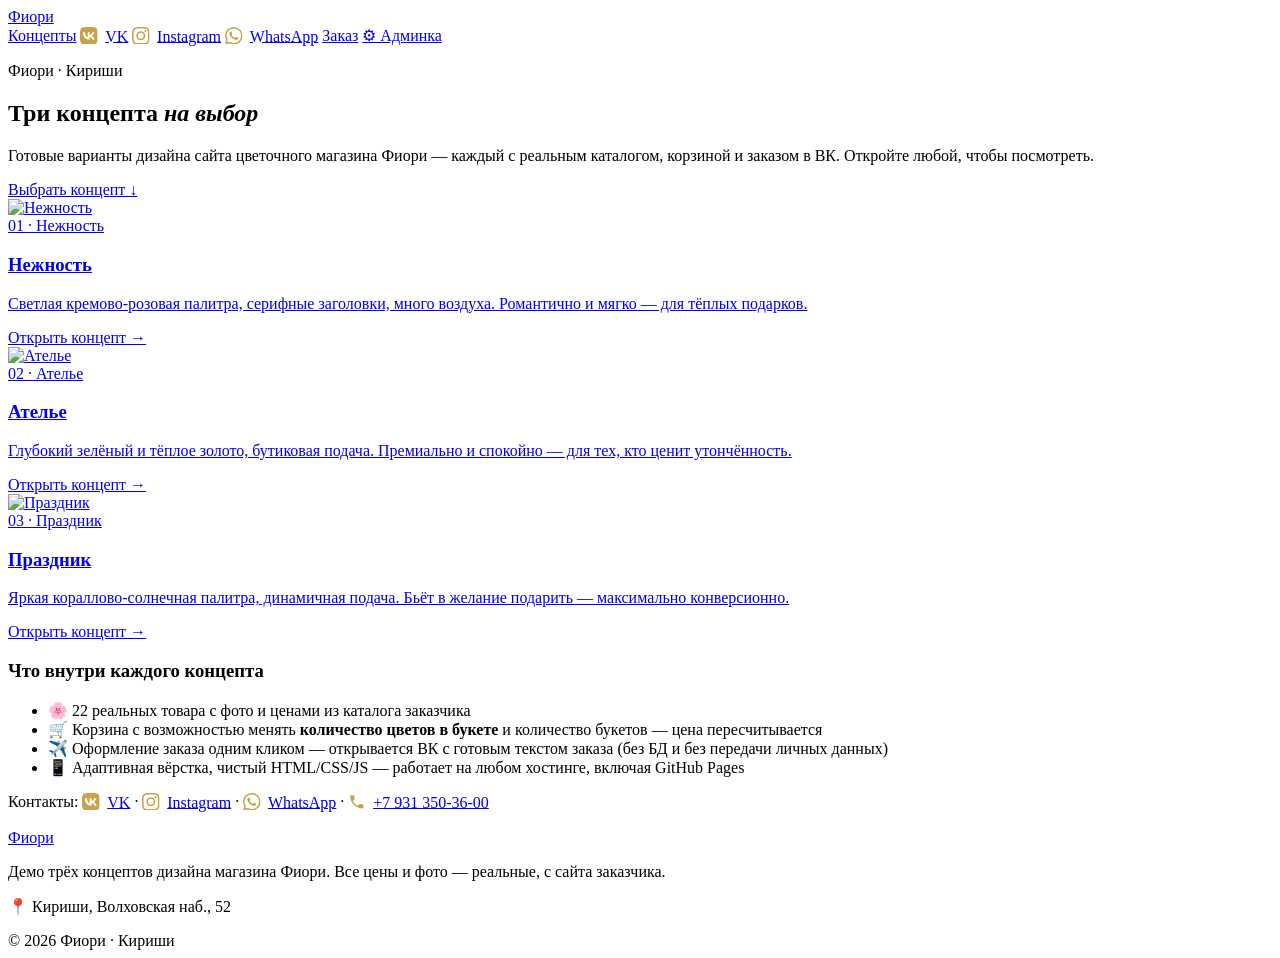
==== index.html @ f9fbf64a "Ребренд «Фиори»: золотые иконки контактов, WhatsApp, контент-система + админка Контактные иконки (VK" ====
<!DOCTYPE html>
<html lang="ru">
<head>
  <meta charset="UTF-8" />
  <meta name="viewport" content="width=device-width, initial-scale=1.0" />
  <link rel="icon" href="favicon.svg" type="image/svg+xml" />
  <title>Фиори · Выбор концепта · Кириши</title>
  <meta name="description" content="Три дизайн-концепта сайта Фиори — выберите направление." />
  <meta property="og:type" content="website" />
  <meta property="og:site_name" content="Фиори" />
  <meta property="og:title" content="Фиори — выбор концепта" />
  <meta property="og:description" content="Три дизайн-концепта сайта Фиори. Авторские букеты, заказ в ВК." />
  <meta property="og:image" content="https://webnewwave.github.io/cvet_market/assets/og-image.jpg" />
  <meta property="og:image:width" content="1200" />
  <meta property="og:image:height" content="630" />
  <meta property="og:url" content="https://webnewwave.github.io/cvet_market/" />
  <meta name="twitter:card" content="summary_large_image" />
  <meta name="twitter:title" content="Фиори — выбор концепта" />
  <meta name="twitter:description" content="Три дизайн-концепта сайта Фиори. Авторские букеты, заказ в ВК." />
  <meta name="twitter:image" content="https://webnewwave.github.io/cvet_market/assets/og-image.jpg" />
  <link rel="preconnect" href="https://fonts.googleapis.com" />
  <link rel="preconnect" href="https://fonts.gstatic.com" crossorigin />
  <link href="https://fonts.googleapis.com/css2?family=Playfair+Display:wght@400;600&family=Manrope:wght@300;400;500;600&display=swap" rel="stylesheet" />
  <link rel="stylesheet" href="styles.css" />
</head>
<body>
  <header class="hub-header">
    <div class="wrap header__inner">
      <a class="logo" href="./" data-cvet="footer.brand">Фиори</a>
      <nav class="nav">
        <a href="#concepts">Концепты</a>
        <a href="https://vk.ru/fiori.kirishi" target="_blank" rel="noopener" data-cvet-link="vk">ВК</a>
        <a href="https://instagram.com/fiori.kirishi" target="_blank" rel="noopener" data-cvet-link="instagram">Inst</a>
        <a href="https://wa.me/79313503600" target="_blank" rel="noopener" data-cvet-link="whatsapp">WhatsApp</a>
        <a href="https://vk.ru/fiori.kirishi" target="_blank" rel="noopener" data-cvet-link="vk" data-cvet-keep-text="1">Заказ</a>
              <a href="admin.html">⚙ Админка</a>
      </nav>
    </div>
  </header>

  <main>
    <section class="hub-hero">
      <div class="wrap">
        <p class="hub-hero__eyebrow" data-cvet="hero.eyebrow">Фиори · Кириши</p>
        <h1 class="hub-hero__title" data-cvet="hero.title">Три концепта <em>на выбор</em></h1>
        <p class="hub-hero__lead" data-cvet="hero.lead">Готовые варианты дизайна сайта — каждый с реальным каталогом, корзиной и заказом в ВК. Откройте любой, чтобы посмотреть.</p>
        <a class="hub-hero__cta" href="#concepts" data-cvet="hero.cta">Выбрать концепт ↓</a>
      </div>
    </section>

    <section class="concepts" id="concepts">
      <div class="wrap">
        <div class="concepts__grid" data-cvet-cards></div>

        <div class="note">
          <h3 data-cvet="note.title">Что внутри каждого концепта</h3>
          <ul data-cvet-note-items></ul>
          <p class="note__contacts" data-cvet="note.contacts">Контакты: <a href="https://vk.ru/fiori.kirishi" target="_blank" rel="noopener">Фиори в ВК</a> · <a href="tel:+79313503600">+7 931 350-36-00</a></p>
        </div>
      </div>
    </section>
  </main>

  <footer class="site-footer">
    <div class="wrap footer__inner">
      <div class="footer__brand">
        <a class="logo" href="./" data-cvet="footer.brand">Фиори</a>
        <p data-cvet="footer.desc">Демо трёх концептов дизайна для согласования. Все цены и фото — реальные, с сайта заказчика.</p>
        <p class="footer__addr" data-cvet="contacts.address">📍 Кириши, Волховская наб., 52</p>
      </div>
    </div>
    <div class="footer__bottom" data-cvet="footer.bottom">© 2026 Фиори · Кириши</div>
  </footer>
  <script src="assets/content.js"></script>
  <script src="assets/apply-content.js"></script>
  <!-- Контактные иконки: залитые, золото (как USP) -->
  <style>
    .ci{width:1.1em;height:1.1em;display:inline-block;vertical-align:-.2em;fill:currentColor;color:#C9A24B;margin-right:.45em}
    .ci__t{vertical-align:middle}
  </style>
  <svg width="0" height="0" style="position:absolute" aria-hidden="true"><defs>
    <symbol id="f-ig" viewBox="0 0 24 24"><path fill="currentColor" d="M7.0301.084c-1.2768.0602-2.1487.264-2.911.5634-.7888.3075-1.4575.72-2.1228 1.3877-.6652.6677-1.075 1.3368-1.3802 2.127-.2954.7638-.4956 1.6365-.552 2.914-.0564 1.2775-.0689 1.6882-.0626 4.947.0062 3.2586.0206 3.6671.0825 4.9473.061 1.2765.264 2.1482.5635 2.9107.308.7889.72 1.4573 1.388 2.1228.6679.6655 1.3365 1.0743 2.1285 1.38.7632.295 1.6361.4961 2.9134.552 1.2773.056 1.6884.069 4.9462.0627 3.2578-.0062 3.668-.0207 4.9478-.0814 1.28-.0607 2.147-.2652 2.9098-.5633.7889-.3086 1.4578-.72 2.1228-1.3881.665-.6682 1.0745-1.3378 1.3795-2.1284.2957-.7632.4966-1.636.552-2.9124.056-1.2809.0692-1.6898.063-4.948-.0063-3.2583-.021-3.6668-.0817-4.9465-.0607-1.2797-.264-2.1487-.5633-2.9117-.3084-.7889-.72-1.4568-1.3876-2.1228C21.2982 1.33 20.628.9208 19.8378.6165 19.074.321 18.2017.1197 16.9244.0645 15.6471.0093 15.236-.005 11.977.0014 8.718.0076 8.31.0215 7.0301.0839m.1402 21.6932c-1.17-.0509-1.8053-.2453-2.2287-.408-.5606-.216-.96-.4771-1.3819-.895-.422-.4178-.6811-.8186-.9-1.378-.1644-.4234-.3624-1.058-.4171-2.228-.0595-1.2645-.072-1.6442-.079-4.848-.007-3.2037.0053-3.583.0607-4.848.05-1.169.2456-1.805.408-2.2282.216-.5613.4762-.96.895-1.3816.4188-.4217.8184-.6814 1.3783-.9003.423-.1651 1.0575-.3614 2.227-.4171 1.2655-.06 1.6447-.072 4.848-.079 3.2033-.007 3.5835.005 4.8495.0608 1.169.0508 1.8053.2445 2.228.408.5608.216.96.4754 1.3816.895.4217.4194.6816.8176.9005 1.3787.1653.4217.3617 1.056.4169 2.2263.0602 1.2655.0739 1.645.0796 4.848.0058 3.203-.0055 3.5834-.061 4.848-.051 1.17-.245 1.8055-.408 2.2294-.216.5604-.4763.96-.8954 1.3814-.419.4215-.8181.6811-1.3783.9-.4224.1649-1.0577.3617-2.2262.4174-1.2656.0595-1.6448.072-4.8493.079-3.2045.007-3.5825-.006-4.848-.0608M16.953 5.5864A1.44 1.44 0 1 0 18.39 4.144a1.44 1.44 0 0 0-1.437 1.4424M5.8385 12.012c.0067 3.4032 2.7706 6.1557 6.173 6.1493 3.4026-.0065 6.157-2.7701 6.1506-6.1733-.0065-3.4032-2.771-6.1565-6.174-6.1498-3.403.0067-6.156 2.771-6.1496 6.1738M8 12.0077a4 4 0 1 1 4.008 3.9921A3.9996 3.9996 0 0 1 8 12.0077"/></symbol>
    <symbol id="f-vk" viewBox="0 0 24 24"><path fill="currentColor" d="m9.489.004.729-.003h3.564l.73.003.914.01.433.007.418.011.403.014.388.016.374.021.36.025.345.03.333.033c1.74.196 2.933.616 3.833 1.516.9.9 1.32 2.092 1.516 3.833l.034.333.029.346.025.36.02.373.025.588.012.41.013.644.009.915.004.98-.001 3.313-.003.73-.01.914-.007.433-.011.418-.014.403-.016.388-.021.374-.025.36-.03.345-.033.333c-.196 1.74-.616 2.933-1.516 3.833-.9.9-2.092 1.32-3.833 1.516l-.333.034-.346.029-.36.025-.373.02-.588.025-.41.012-.644.013-.915.009-.98.004-3.313-.001-.73-.003-.914-.01-.433-.007-.418-.011-.403-.014-.388-.016-.374-.021-.36-.025-.345-.03-.333-.033c-1.74-.196-2.933-.616-3.833-1.516-.9-.9-1.32-2.092-1.516-3.833l-.034-.333-.029-.346-.025-.36-.02-.373-.025-.588-.012-.41-.013-.644-.009-.915-.004-.98.001-3.313.003-.73.01-.914.007-.433.011-.418.014-.403.016-.388.021-.374.025-.36.03-.345.033-.333c.196-1.74.616-2.933 1.516-3.833.9-.9 2.092-1.32 3.833-1.516l.333-.034.346-.029.36-.025.373-.02.588-.025.41-.012.644-.013.915-.009ZM6.79 7.3H4.05c.13 6.24 3.25 9.99 8.72 9.99h.31v-3.57c2.01.2 3.53 1.67 4.14 3.57h2.84c-.78-2.84-2.83-4.41-4.11-5.01 1.28-.74 3.08-2.54 3.51-4.98h-2.58c-.56 1.98-2.22 3.78-3.8 3.95V7.3H10.5v6.92c-1.6-.4-3.62-2.34-3.71-6.92Z"/></symbol>
    <symbol id="f-tg" viewBox="0 0 24 24"><path fill="currentColor" d="M11.944 0A12 12 0 0 0 0 12a12 12 0 0 0 12 12 12 12 0 0 0 12-12A12 12 0 0 0 12 0a12 12 0 0 0-.056 0zm4.962 7.224c.1-.002.321.023.465.14a.506.506 0 0 1 .171.325c.016.093.036.306.02.472-.18 1.898-.962 6.502-1.36 8.627-.168.9-.499 1.201-.82 1.23-.696.065-1.225-.46-1.9-.902-1.056-.693-1.653-1.124-2.678-1.8-1.185-.78-.417-1.21.258-1.91.177-.184 3.247-2.977 3.307-3.23.007-.032.014-.15-.056-.212s-.174-.041-.249-.024c-.106.024-1.793 1.14-5.061 3.345-.48.33-.913.49-1.302.48-.428-.008-1.252-.241-1.865-.44-.752-.245-1.349-.374-1.297-.789.027-.216.325-.437.893-.663 3.498-1.524 5.83-2.529 6.998-3.014 3.332-1.386 4.025-1.627 4.476-1.635z"/></symbol>
    <symbol id="f-wa" viewBox="0 0 24 24"><path fill="currentColor" d="M17.472 14.382c-.297-.149-1.758-.867-2.03-.967-.273-.099-.471-.148-.67.15-.197.297-.767.966-.94 1.164-.173.199-.347.223-.644.075-.297-.15-1.255-.463-2.39-1.475-.883-.788-1.48-1.761-1.653-2.059-.173-.297-.018-.458.13-.606.134-.133.298-.347.446-.52.149-.174.198-.298.298-.497.099-.198.05-.371-.025-.52-.075-.149-.669-1.612-.916-2.207-.242-.579-.487-.5-.669-.51-.173-.008-.371-.01-.57-.01-.198 0-.52.074-.792.372-.272.297-1.04 1.016-1.04 2.479 0 1.462 1.065 2.875 1.213 3.074.149.198 2.096 3.2 5.077 4.487.709.306 1.262.489 1.694.625.712.227 1.36.195 1.871.118.571-.085 1.758-.719 2.006-1.413.248-.694.248-1.289.173-1.413-.074-.124-.272-.198-.57-.347m-5.421 7.403h-.004a9.87 9.87 0 01-5.031-1.378l-.361-.214-3.741.982.998-3.648-.235-.374a9.86 9.86 0 01-1.51-5.26c.001-5.45 4.436-9.884 9.888-9.884 2.64 0 5.122 1.03 6.988 2.898a9.825 9.825 0 012.893 6.994c-.003 5.45-4.437 9.884-9.885 9.884m8.413-18.297A11.815 11.815 0 0012.05 0C5.495 0 .16 5.335.157 11.892c0 2.096.547 4.142 1.588 5.945L.057 24l6.305-1.654a11.882 11.882 0 005.683 1.448h.005c6.554 0 11.89-5.335 11.893-11.893a11.821 11.821 0 00-3.48-8.413Z"/></symbol>
    <symbol id="f-ph" viewBox="0 0 24 24"><path fill="currentColor" d="M6.62,10.79C8.06,13.62 10.38,15.94 13.21,17.38L15.41,15.18C15.69,14.9 16.08,14.82 16.43,14.93C17.55,15.3 18.75,15.5 20,15.5A1,1 0 0,1 21,16.5V20A1,1 0 0,1 20,21A17,17 0 0,1 3,4A1,1 0 0,1 4,3H7.5A1,1 0 0,1 8.5,4C8.5,5.25 8.7,6.45 9.07,7.57C9.18,7.92 9.1,8.31 8.82,8.59L6.62,10.79Z"/></symbol>
  </defs></svg>
</body>
</html>
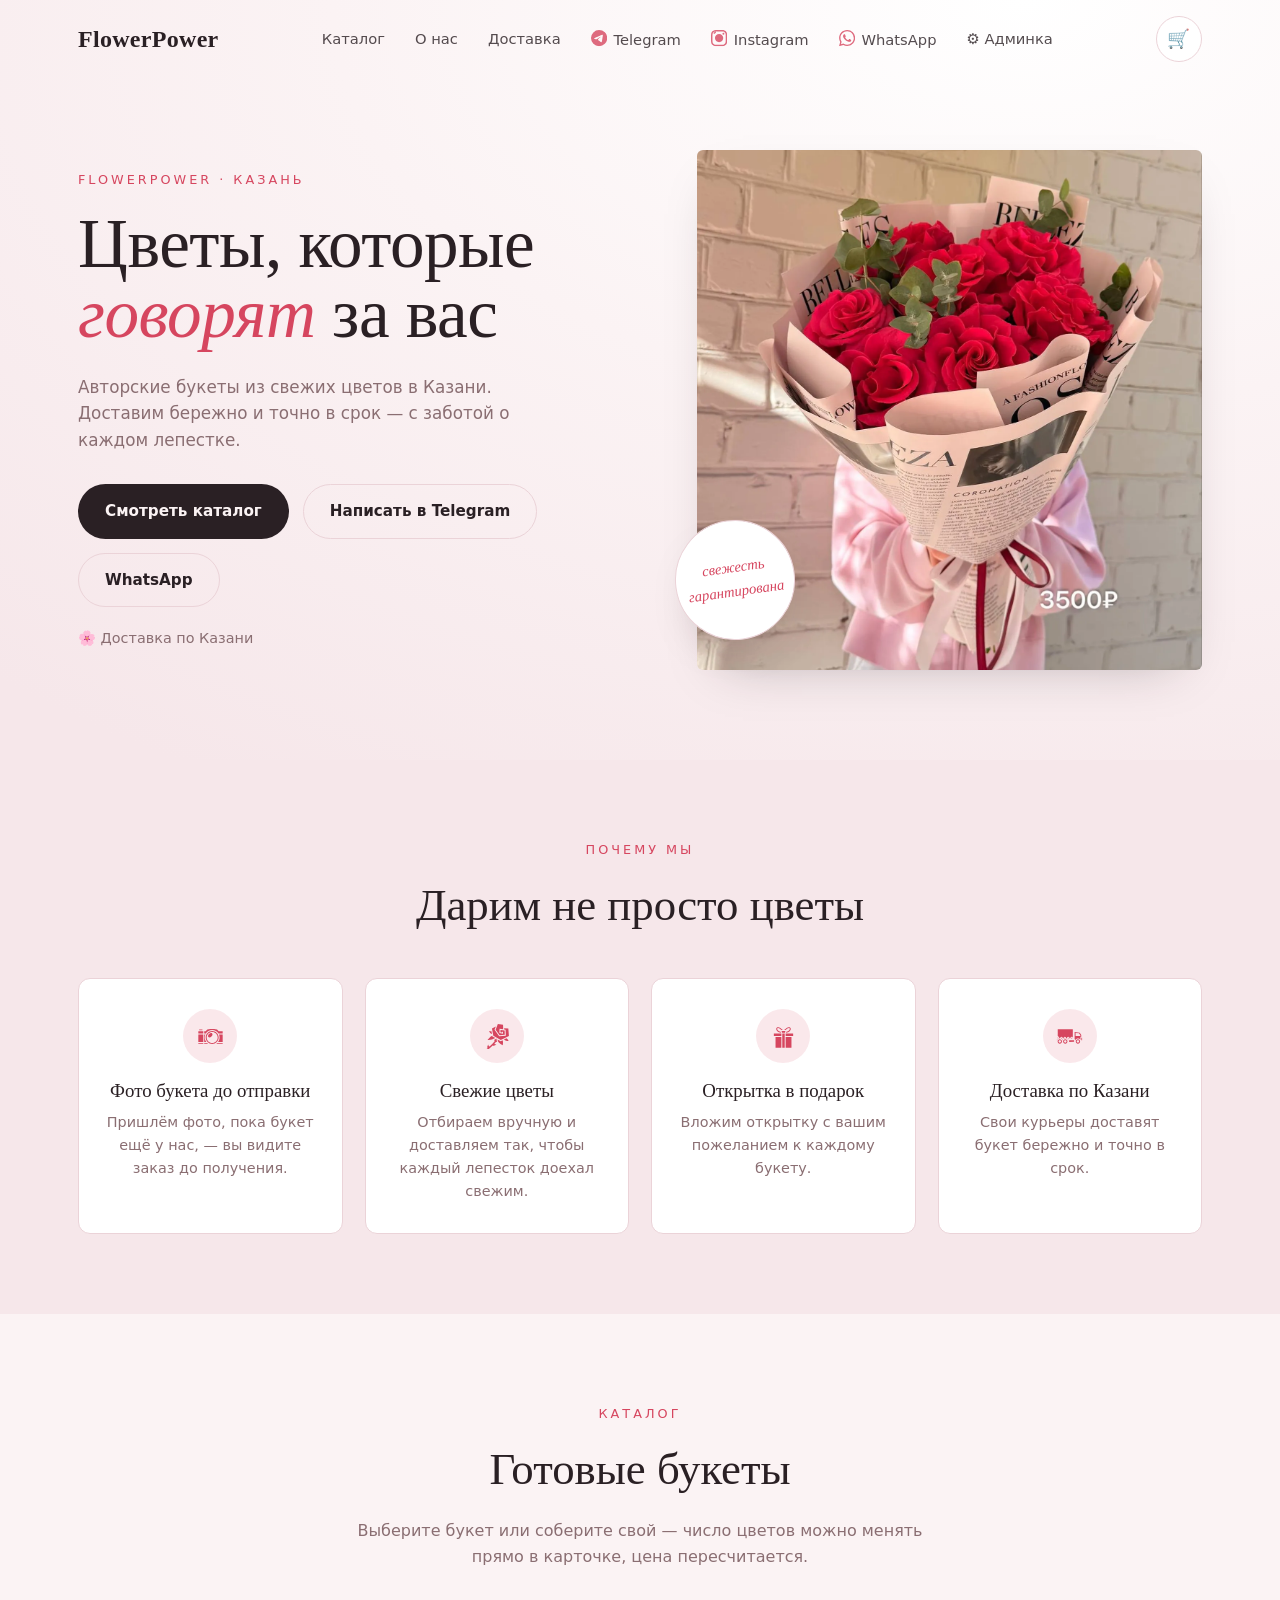
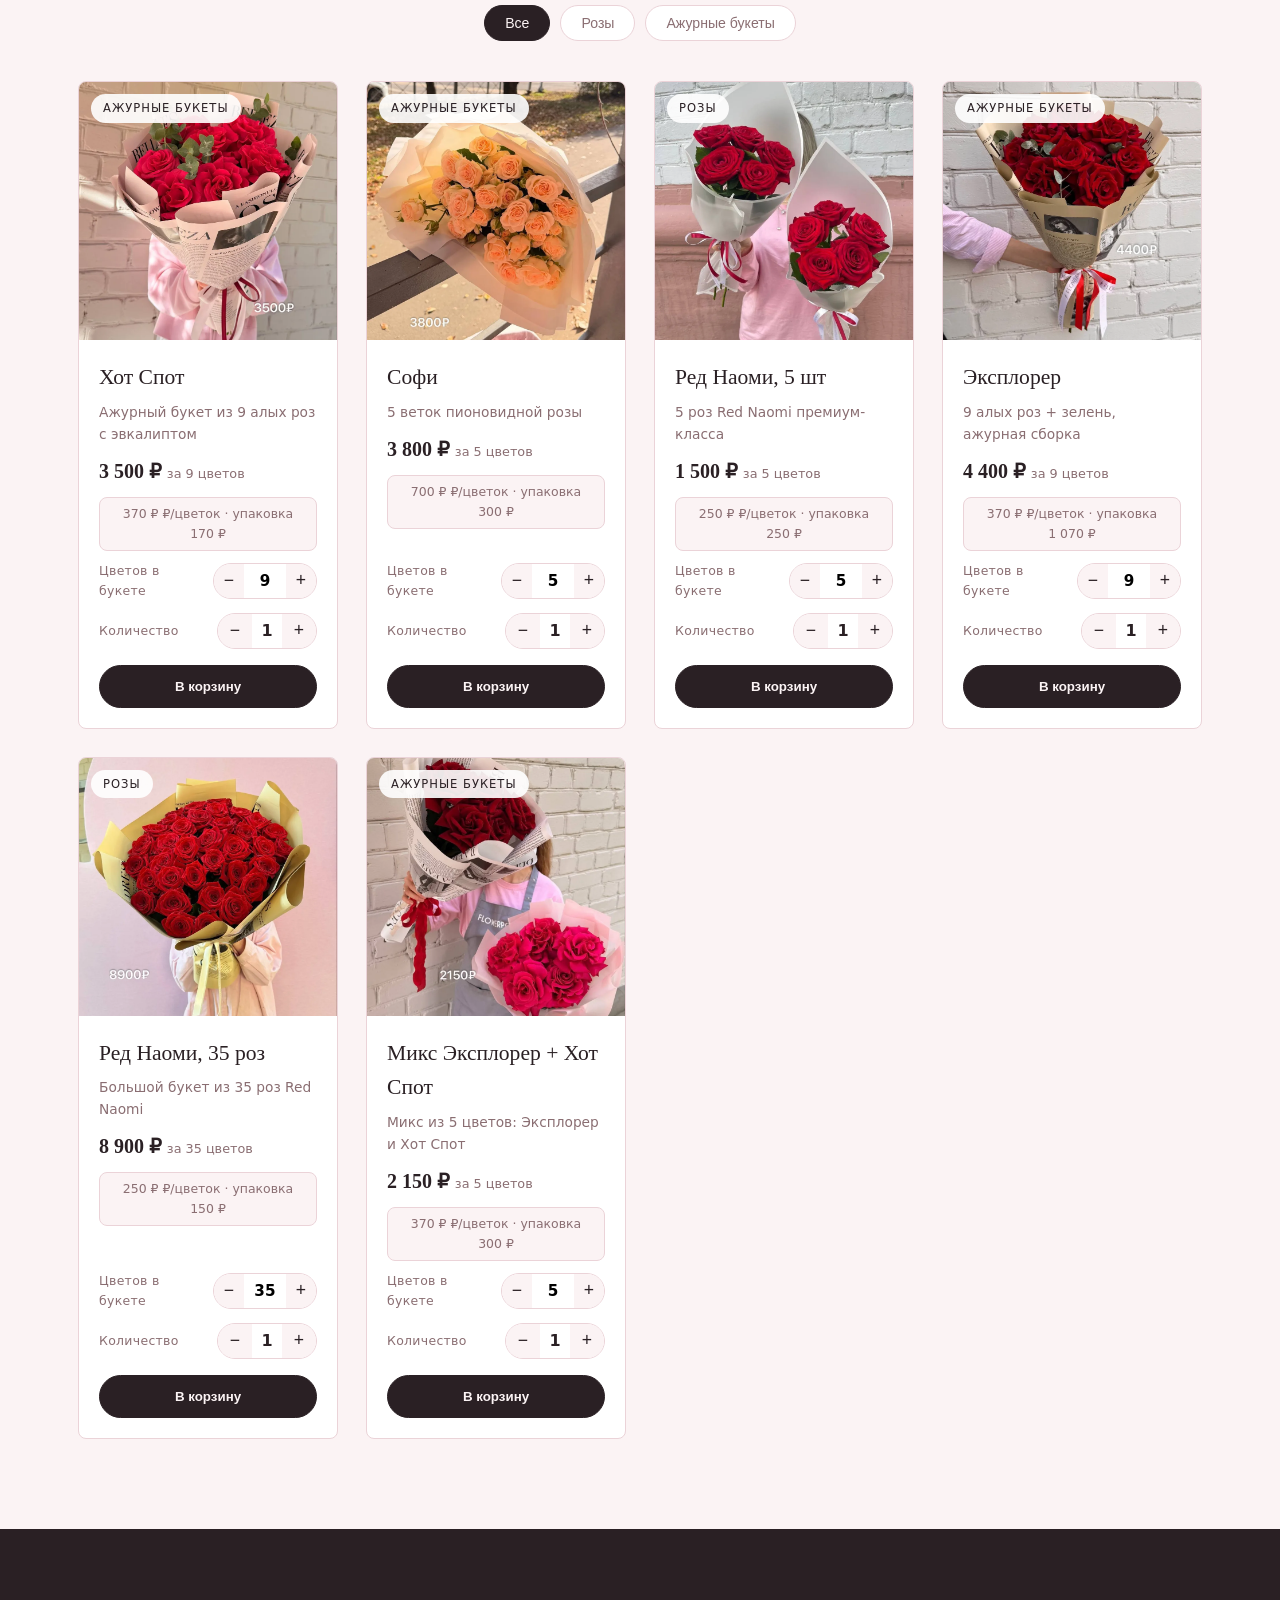
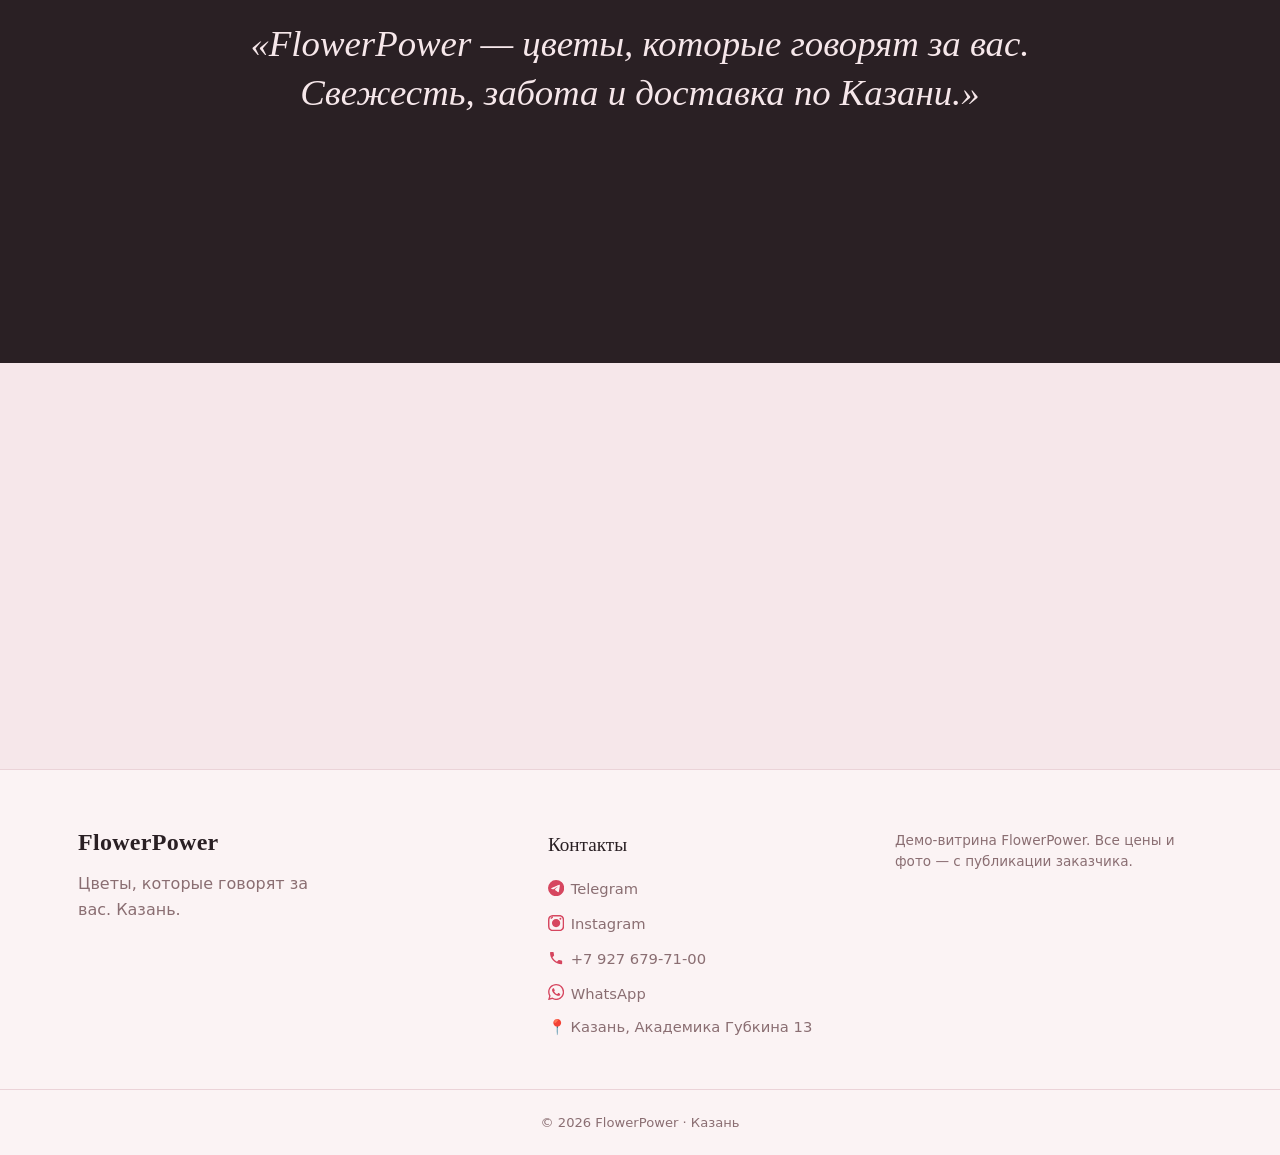
==== commit bc637f77: "FlowerPower (Казань): готовая витрина — каталог, калькулятор стеблей, корзина, заказ в Telegram/What" ====
--- a/index.html
+++ b/index.html
@@ -4,86 +4,152 @@
   <meta charset="UTF-8" />
   <meta name="viewport" content="width=device-width, initial-scale=1.0" />
   <link rel="icon" href="favicon.svg" type="image/svg+xml" />
-  <title>Фиори · Выбор концепта · Кириши</title>
-  <meta name="description" content="Три дизайн-концепта сайта Фиори — выберите направление." />
+  <title>FlowerPower — букеты с доставкой по Казани</title>
+  <meta name="description" content="FlowerPower — авторские букеты в Казани. Свежие розы, ажурные композиции, доставка по городу. Заказ в Telegram и WhatsApp." />
   <meta property="og:type" content="website" />
-  <meta property="og:site_name" content="Фиори" />
-  <meta property="og:title" content="Фиори — выбор концепта" />
-  <meta property="og:description" content="Три дизайн-концепта сайта Фиори. Авторские букеты, заказ в ВК." />
-  <meta property="og:image" content="https://webnewwave.github.io/cvet_market/assets/og-image.jpg" />
+  <meta property="og:site_name" content="FlowerPower" />
+  <meta property="og:title" content="FlowerPower — букеты в Казани" />
+  <meta property="og:description" content="Авторские букеты FlowerPower. Свежие розы и ажурные композиции, доставка по Казани. Заказ в Telegram и WhatsApp." />
+  <meta property="og:image" content="https://webnewwave.github.io/cvet_market_fiori/assets/og-image.jpg" />
   <meta property="og:image:width" content="1200" />
   <meta property="og:image:height" content="630" />
-  <meta property="og:url" content="https://webnewwave.github.io/cvet_market/" />
+  <meta property="og:url" content="https://webnewwave.github.io/cvet_market_fiori/" />
   <meta name="twitter:card" content="summary_large_image" />
-  <meta name="twitter:title" content="Фиори — выбор концепта" />
-  <meta name="twitter:description" content="Три дизайн-концепта сайта Фиори. Авторские букеты, заказ в ВК." />
-  <meta name="twitter:image" content="https://webnewwave.github.io/cvet_market/assets/og-image.jpg" />
+  <meta name="twitter:title" content="FlowerPower — букеты в Казани" />
+  <meta name="twitter:description" content="Авторские букеты FlowerPower. Свежие розы и ажурные композиции, доставка по Казани." />
+  <meta name="twitter:image" content="https://webnewwave.github.io/cvet_market_fiori/assets/og-image.jpg" />
   <link rel="preconnect" href="https://fonts.googleapis.com" />
   <link rel="preconnect" href="https://fonts.gstatic.com" crossorigin />
-  <link href="https://fonts.googleapis.com/css2?family=Playfair+Display:wght@400;600&family=Manrope:wght@300;400;500;600&display=swap" rel="stylesheet" />
+  <link href="https://fonts.googleapis.com/css2?family=Playfair+Display:ital,wght@0,400;0,600;1,400&family=Manrope:wght@300;400;500;600&display=swap" rel="stylesheet" />
   <link rel="stylesheet" href="styles.css" />
 </head>
 <body>
-  <header class="hub-header">
+  <header class="site-header" id="header">
     <div class="wrap header__inner">
-      <a class="logo" href="./" data-cvet="footer.brand">Фиори</a>
+      <a class="logo" href="#top" data-cvet="footer.brand">FlowerPower</a>
       <nav class="nav">
-        <a href="#concepts">Концепты</a>
-        <a href="https://vk.ru/fiori.kirishi" target="_blank" rel="noopener" data-cvet-link="vk">ВК</a>
-        <a href="https://instagram.com/fiori.kirishi" target="_blank" rel="noopener" data-cvet-link="instagram">Inst</a>
-        <a href="https://wa.me/79313503600" target="_blank" rel="noopener" data-cvet-link="whatsapp">WhatsApp</a>
-        <a href="https://vk.ru/fiori.kirishi" target="_blank" rel="noopener" data-cvet-link="vk" data-cvet-keep-text="1">Заказ</a>
-              <a href="admin.html">⚙ Админка</a>
+        <a href="#catalog">Каталог</a>
+        <a href="#story">О нас</a>
+        <a href="#delivery">Доставка</a>
+        <a href="https://t.me/flowerpower_kznn" target="_blank" rel="noopener" data-cvet-link="telegram">Telegram</a>
+        <a href="https://instagram.com/flowerpower_kzn" target="_blank" rel="noopener" data-cvet-link="instagram">Inst</a>
+        <a href="https://wa.me/79276797100" target="_blank" rel="noopener" data-cvet-link="whatsapp">WhatsApp</a>
+        <a href="admin.html">⚙ Админка</a>
       </nav>
+      <button class="cart-btn" data-act="open-cart" aria-label="Открыть корзину">
+        <span class="cart-btn__icon">🛒</span>
+        <span class="cart-btn__count" id="cartBadge">0</span>
+      </button>
     </div>
   </header>
 
-  <main>
-    <section class="hub-hero">
-      <div class="wrap">
-        <p class="hub-hero__eyebrow" data-cvet="hero.eyebrow">Фиори · Кириши</p>
-        <h1 class="hub-hero__title" data-cvet="hero.title">Три концепта <em>на выбор</em></h1>
-        <p class="hub-hero__lead" data-cvet="hero.lead">Готовые варианты дизайна сайта — каждый с реальным каталогом, корзиной и заказом в ВК. Откройте любой, чтобы посмотреть.</p>
-        <a class="hub-hero__cta" href="#concepts" data-cvet="hero.cta">Выбрать концепт ↓</a>
+  <main id="top">
+    <section class="hero">
+      <div class="wrap hero__inner">
+        <div class="hero__text reveal">
+          <p class="hero__eyebrow" data-cvet="hero.eyebrow">FlowerPower · Казань</p>
+          <h1 class="hero__title" data-cvet="hero.title">Цветы, которые<br />говорят <em>за вас</em></h1>
+          <p class="hero__lead" data-cvet="hero.lead">Авторские композиции из свежих цветов в Казани. Доставим бережно и точно в срок — с заботой о каждом лепестке.</p>
+          <div class="hero__actions" data-cvet-actions></div>
+          <p class="hero__note" data-cvet="hero.note">🌸 Доставка по Казани</p>
+        </div>
+        <div class="hero__media reveal">
+          <img src="assets/photos/flowerpower/hero.webp" alt="Букет FlowerPower" loading="eager" />
+          <span class="hero__stamp" data-cvet="hero.stamp">свежесть<br />гарантирована</span>
+        </div>
       </div>
     </section>
 
-    <section class="concepts" id="concepts">
+    <section class="usps">
       <div class="wrap">
-        <div class="concepts__grid" data-cvet-cards></div>
+        <div class="section-head">
+          <p class="section-head__eyebrow" data-cvet="usps.eyebrow">Почему мы</p>
+          <h2 class="section-head__title" data-cvet="usps.title">Дарим не просто цветы</h2>
+        </div>
+        <div class="usps__grid" data-cvet-usps></div>
+      </div>
+    </section>
 
-        <div class="note">
-          <h3 data-cvet="note.title">Что внутри каждого концепта</h3>
-          <ul data-cvet-note-items></ul>
-          <p class="note__contacts" data-cvet="note.contacts">Контакты: <a href="https://vk.ru/fiori.kirishi" target="_blank" rel="noopener">Фиори в ВК</a> · <a href="tel:+79313503600">+7 931 350-36-00</a></p>
+    <section class="catalog-section" id="catalog">
+      <div class="wrap">
+        <div class="section-head reveal">
+          <p class="section-head__eyebrow" data-cvet="catalog.eyebrow">Каталог</p>
+          <h2 class="section-head__title" data-cvet="catalog.title">Готовые букеты</h2>
+          <p class="section-head__sub" data-cvet="catalog.sub">Выберите букет или соберите свой — число цветов можно менять прямо в карточке, цена пересчитается.</p>
         </div>
+        <div class="filters" id="filters"></div>
+        <div class="catalog" id="catalogGrid"></div>
       </div>
+    </section>
+
+    <section class="story" id="story">
+      <div class="wrap story__inner">
+        <blockquote class="story__quote reveal" data-cvet="story.quote">
+          «FlowerPower — цветы, которые говорят за вас. Свежесть, забота и доставка по Казани.»
+        </blockquote>
+        <div class="story__cols" data-cvet-story></div>
+      </div>
+    </section>
+
+    <section class="features" id="delivery">
+      <div class="wrap features__grid" data-cvet-features></div>
     </section>
   </main>
 
   <footer class="site-footer">
     <div class="wrap footer__inner">
       <div class="footer__brand">
-        <a class="logo" href="./" data-cvet="footer.brand">Фиори</a>
-        <p data-cvet="footer.desc">Демо трёх концептов дизайна для согласования. Все цены и фото — реальные, с сайта заказчика.</p>
-        <p class="footer__addr" data-cvet="contacts.address">📍 Кириши, Волховская наб., 52</p>
+        <a class="logo logo--light" href="#top" data-cvet="footer.brand">FlowerPower</a>
+        <p data-cvet="footer.desc">Цветы, которые говорят за вас. Казань.</p>
+      </div>
+      <div class="footer__contacts">
+        <h4 data-cvet="footer.contactTitle">Контакты</h4>
+        <a href="https://t.me/flowerpower_kznn" target="_blank" rel="noopener" data-cvet-link="telegram">✈️ FlowerPower в Telegram</a>
+        <a href="https://instagram.com/flowerpower_kzn" target="_blank" rel="noopener" data-cvet-link="instagram">📷 FlowerPower в Instagram</a>
+        <a href="tel:+79276797100" data-cvet-link="phone">📞 +7 927 679-71-00</a>
+        <a href="https://wa.me/79276797100" target="_blank" rel="noopener" data-cvet-link="whatsapp">💬 WhatsApp</a>
+        <p class="footer__addr" data-cvet="contacts.address">📍 Казань, Академика Губкина 13</p>
+      </div>
+      <div class="footer__note">
+        <p data-cvet="footer.note">Демо-витрина FlowerPower. Все цены и фото — с публикации заказчика.</p>
       </div>
     </div>
-    <div class="footer__bottom" data-cvet="footer.bottom">© 2026 Фиори · Кириши</div>
+    <div class="footer__bottom" data-cvet="footer.bottom">© 2026 FlowerPower · Казань</div>
   </footer>
+
+  <!-- Корзина -->
+  <aside class="cart" id="cart" aria-hidden="true">
+    <div class="cart__overlay" data-act="close-cart"></div>
+    <div class="cart__panel">
+      <header class="cart__head">
+        <h2 class="cart__title">Ваш букет</h2>
+        <button class="cart__close" data-act="close-cart" aria-label="Закрыть">×</button>
+      </header>
+      <div class="cart__items" id="cartItems"></div>
+      <div class="cart__empty" id="cartEmpty">Корзина пока пуста 🌷<br /><span>Добавьте цветы из каталога.</span></div>
+      <footer class="cart__foot">
+        <div class="cart__total">Итого: <strong id="cartTotal">0 ₽</strong></div>
+        <button class="cart__checkout cart__checkout--wa" data-act="checkout-wa">Заказать в WhatsApp</button>
+        <button class="cart__checkout cart__checkout--tg" data-act="checkout-tg">Заказать в Telegram</button>
+      </footer>
+    </div>
+  </aside>
+
+  <script src="assets/data.js"></script>
   <script src="assets/content.js"></script>
   <script src="assets/apply-content.js"></script>
-  <!-- Контактные иконки: залитые, золото (как USP) -->
+  <script src="assets/store.js"></script>
+  <script src="script.js"></script>
+  <!-- Контактные иконки FlowerPower (красный) -->
   <style>
-    .ci{width:1.1em;height:1.1em;display:inline-block;vertical-align:-.2em;fill:currentColor;color:#C9A24B;margin-right:.45em}
+    .ci{width:1.1em;height:1.1em;display:inline-block;vertical-align:-.2em;fill:currentColor;color:#D6465F;margin-right:.45em}
     .ci__t{vertical-align:middle}
   </style>
   <svg width="0" height="0" style="position:absolute" aria-hidden="true"><defs>
-    <symbol id="f-ig" viewBox="0 0 24 24"><path fill="currentColor" d="M7.0301.084c-1.2768.0602-2.1487.264-2.911.5634-.7888.3075-1.4575.72-2.1228 1.3877-.6652.6677-1.075 1.3368-1.3802 2.127-.2954.7638-.4956 1.6365-.552 2.914-.0564 1.2775-.0689 1.6882-.0626 4.947.0062 3.2586.0206 3.6671.0825 4.9473.061 1.2765.264 2.1482.5635 2.9107.308.7889.72 1.4573 1.388 2.1228.6679.6655 1.3365 1.0743 2.1285 1.38.7632.295 1.6361.4961 2.9134.552 1.2773.056 1.6884.069 4.9462.0627 3.2578-.0062 3.668-.0207 4.9478-.0814 1.28-.0607 2.147-.2652 2.9098-.5633.7889-.3086 1.4578-.72 2.1228-1.3881.665-.6682 1.0745-1.3378 1.3795-2.1284.2957-.7632.4966-1.636.552-2.9124.056-1.2809.0692-1.6898.063-4.948-.0063-3.2583-.021-3.6668-.0817-4.9465-.0607-1.2797-.264-2.1487-.5633-2.9117-.3084-.7889-.72-1.4568-1.3876-2.1228C21.2982 1.33 20.628.9208 19.8378.6165 19.074.321 18.2017.1197 16.9244.0645 15.6471.0093 15.236-.005 11.977.0014 8.718.0076 8.31.0215 7.0301.0839m.1402 21.6932c-1.17-.0509-1.8053-.2453-2.2287-.408-.5606-.216-.96-.4771-1.3819-.895-.422-.4178-.6811-.8186-.9-1.378-.1644-.4234-.3624-1.058-.4171-2.228-.0595-1.2645-.072-1.6442-.079-4.848-.007-3.2037.0053-3.583.0607-4.848.05-1.169.2456-1.805.408-2.2282.216-.5613.4762-.96.895-1.3816.4188-.4217.8184-.6814 1.3783-.9003.423-.1651 1.0575-.3614 2.227-.4171 1.2655-.06 1.6447-.072 4.848-.079 3.2033-.007 3.5835.005 4.8495.0608 1.169.0508 1.8053.2445 2.228.408.5608.216.96.4754 1.3816.895.4217.4194.6816.8176.9005 1.3787.1653.4217.3617 1.056.4169 2.2263.0602 1.2655.0739 1.645.0796 4.848.0058 3.203-.0055 3.5834-.061 4.848-.051 1.17-.245 1.8055-.408 2.2294-.216.5604-.4763.96-.8954 1.3814-.419.4215-.8181.6811-1.3783.9-.4224.1649-1.0577.3617-2.2262.4174-1.2656.0595-1.6448.072-4.8493.079-3.2045.007-3.5825-.006-4.848-.0608M16.953 5.5864A1.44 1.44 0 1 0 18.39 4.144a1.44 1.44 0 0 0-1.437 1.4424M5.8385 12.012c.0067 3.4032 2.7706 6.1557 6.173 6.1493 3.4026-.0065 6.157-2.7701 6.1506-6.1733-.0065-3.4032-2.771-6.1565-6.174-6.1498-3.403.0067-6.156 2.771-6.1496 6.1738M8 12.0077a4 4 0 1 1 4.008 3.9921A3.9996 3.9996 0 0 1 8 12.0077"/></symbol>
-    <symbol id="f-vk" viewBox="0 0 24 24"><path fill="currentColor" d="m9.489.004.729-.003h3.564l.73.003.914.01.433.007.418.011.403.014.388.016.374.021.36.025.345.03.333.033c1.74.196 2.933.616 3.833 1.516.9.9 1.32 2.092 1.516 3.833l.034.333.029.346.025.36.02.373.025.588.012.41.013.644.009.915.004.98-.001 3.313-.003.73-.01.914-.007.433-.011.418-.014.403-.016.388-.021.374-.025.36-.03.345-.033.333c-.196 1.74-.616 2.933-1.516 3.833-.9.9-2.092 1.32-3.833 1.516l-.333.034-.346.029-.36.025-.373.02-.588.025-.41.012-.644.013-.915.009-.98.004-3.313-.001-.73-.003-.914-.01-.433-.007-.418-.011-.403-.014-.388-.016-.374-.021-.36-.025-.345-.03-.333-.033c-1.74-.196-2.933-.616-3.833-1.516-.9-.9-1.32-2.092-1.516-3.833l-.034-.333-.029-.346-.025-.36-.02-.373-.025-.588-.012-.41-.013-.644-.009-.915-.004-.98.001-3.313.003-.73.01-.914.007-.433.011-.418.014-.403.016-.388.021-.374.025-.36.03-.345.033-.333c.196-1.74.616-2.933 1.516-3.833.9-.9 2.092-1.32 3.833-1.516l.333-.034.346-.029.36-.025.373-.02.588-.025.41-.012.644-.013.915-.009ZM6.79 7.3H4.05c.13 6.24 3.25 9.99 8.72 9.99h.31v-3.57c2.01.2 3.53 1.67 4.14 3.57h2.84c-.78-2.84-2.83-4.41-4.11-5.01 1.28-.74 3.08-2.54 3.51-4.98h-2.58c-.56 1.98-2.22 3.78-3.8 3.95V7.3H10.5v6.92c-1.6-.4-3.62-2.34-3.71-6.92Z"/></symbol>
+    <symbol id="f-ig" viewBox="0 0 24 24"><path fill="currentColor" d="M7.0301.084c-1.2768.0602-2.1487.264-2.911.5634-.7888.3075-1.4575.72-2.1228 1.3877-.6652.6677-1.075 1.3368-1.3802 2.127-.2954.7638-.4956 1.6365-.552 2.914-.0564 1.2775-.0689 1.6882-.0626 4.947.0062 3.2586.0206 3.6671.0825 4.9473.061 1.2765.264 2.1482.5635 2.9107.308.7889.72 1.4573 1.388 2.1228.6679.6655 1.3365 1.0743 2.1285 1.38.7632.295 1.6361.4961 2.9134.552 1.2773.056 1.6884.069 4.9462.0627 3.2578-.0062 3.668-.0207 4.9478-.0814 1.28-.0607 2.147-.2652 2.9098-.5633.7889-.3086 1.4578-.72 2.1228-1.3881.665-.6682 1.0745-1.3378 1.3795-2.1284.2957-.7632.4966-1.636.552-2.9124.056-1.2809.0692-1.6898.063-4.948-.0063-3.2583-.021-3.6668-.0817-4.9465-.0607-1.2797-.264-2.1487-.5633-2.9117-.3084-.7889-.72-1.4568-1.3876-2.1228C21.2982 1.33 20.628.9208 19.8378.6165 19.074.321 18.2017.1197 16.9244.0645 15.6471.0093 15.236-.005 11.977.0014 8.718.0076 8.31.0215 7.0301.0839m.1402 21.6932c-1.17-.0509-1.8053-.2453-2.2287-.408-.5606-.216-.96-.4771-1.3819-.895-.422-.4178-.6811-.8186-.9-1.378-.1644-.4234-.3624-1.058-.4171-2.228-.0595-1.2645-.072-1.6442-.079-4.848-.007-3.2037.0053-3.583.0607-4.848.05-1.169.2456-1.805.408-2.2282.216-.5613.4762-.96.895-1.3816.4188-.4217.8184-.6814 1.3783-.9003.423-.1651 1.0575-.3614 2.227-.4171 1.2655-.06 1.6447-.072 4.848-.079 3.2033-.007 3.5835.005 4.8495.0608 1.169.0508 1.8053.2445 2.228.408.5608.216.96.4754 1.3816.895.4217.4194.6816.8176.9005 1.3787.1653.4217.3617 1.056.4169 2.2263.0602 1.2655.0739 1.645.0796 4.848.0058 3.203-.0055 3.5834-.061 4.848-.051 1.17-.245 1.8055-.408 2.2294-.216.5604-.4763.96-.8954 1.3814-.419.4215-.8181.6811-1.3783.9-.4224.1649-1.0577.3617-2.2262.4174-1.2656.0595-1.6448.072-4.8493.079-3.2045.007-3.5825-.006-4.848-.0608M16.953 5.5864A1.44 1.44 0 1 0 18.39 4.144a1.44 1.44 0 0 0-1.437 1.4424M5.8385 12.012c.0067 3.4032 2.7706 6.1557 6.173 6.1493 3.4026-.0065 6.157-2.7701 6.1506-6.1733-.0065-3.4032-2.771-6.1565-6.174-6.1498-3.403.0067-6.156 2.771-6.1496 6.1738M8 1.5561C8 3.9019 6.1633 5.78 3.8445 5.8951 4.2259 3.616 6.0037 1.84 8 1.5561"/></symbol>
     <symbol id="f-tg" viewBox="0 0 24 24"><path fill="currentColor" d="M11.944 0A12 12 0 0 0 0 12a12 12 0 0 0 12 12 12 12 0 0 0 12-12A12 12 0 0 0 12 0a12 12 0 0 0-.056 0zm4.962 7.224c.1-.002.321.023.465.14a.506.506 0 0 1 .171.325c.016.093.036.306.02.472-.18 1.898-.962 6.502-1.36 8.627-.168.9-.499 1.201-.82 1.23-.696.065-1.225-.46-1.9-.902-1.056-.693-1.653-1.124-2.678-1.8-1.185-.78-.417-1.21.258-1.91.177-.184 3.247-2.977 3.307-3.23.007-.032.014-.15-.056-.212s-.174-.041-.249-.024c-.106.024-1.793 1.14-5.061 3.345-.48.33-.913.49-1.302.48-.428-.008-1.252-.241-1.865-.44-.752-.245-1.349-.374-1.297-.789.027-.216.325-.437.893-.663 3.498-1.524 5.83-2.529 6.998-3.014 3.332-1.386 4.025-1.627 4.476-1.635z"/></symbol>
     <symbol id="f-wa" viewBox="0 0 24 24"><path fill="currentColor" d="M17.472 14.382c-.297-.149-1.758-.867-2.03-.967-.273-.099-.471-.148-.67.15-.197.297-.767.966-.94 1.164-.173.199-.347.223-.644.075-.297-.15-1.255-.463-2.39-1.475-.883-.788-1.48-1.761-1.653-2.059-.173-.297-.018-.458.13-.606.134-.133.298-.347.446-.52.149-.174.198-.298.298-.497.099-.198.05-.371-.025-.52-.075-.149-.669-1.612-.916-2.207-.242-.579-.487-.5-.669-.51-.173-.008-.371-.01-.57-.01-.198 0-.52.074-.792.372-.272.297-1.04 1.016-1.04 2.479 0 1.462 1.065 2.875 1.213 3.074.149.198 2.096 3.2 5.077 4.487.709.306 1.262.489 1.694.625.712.227 1.36.195 1.871.118.571-.085 1.758-.719 2.006-1.413.248-.694.248-1.289.173-1.413-.074-.124-.272-.198-.57-.347m-5.421 7.403h-.004a9.87 9.87 0 01-5.031-1.378l-.361-.214-3.741.982.998-3.648-.235-.374a9.86 9.86 0 01-1.51-5.26c.001-5.45 4.436-9.884 9.888-9.884 2.64 0 5.122 1.03 6.988 2.898a9.825 9.825 0 012.893 6.994c-.003 5.45-4.437 9.884-9.885 9.884m8.413-18.297A11.815 11.815 0 0012.05 0C5.495 0 .16 5.335.157 11.892c0 2.096.547 4.142 1.588 5.945L.057 24l6.305-1.654a11.882 11.882 0 005.683 1.448h.005c6.554 0 11.89-5.335 11.893-11.893a11.821 11.821 0 00-3.48-8.413Z"/></symbol>
     <symbol id="f-ph" viewBox="0 0 24 24"><path fill="currentColor" d="M6.62,10.79C8.06,13.62 10.38,15.94 13.21,17.38L15.41,15.18C15.69,14.9 16.08,14.82 16.43,14.93C17.55,15.3 18.75,15.5 20,15.5A1,1 0 0,1 21,16.5V20A1,1 0 0,1 20,21A17,17 0 0,1 3,4A1,1 0 0,1 4,3H7.5A1,1 0 0,1 8.5,4C8.5,5.25 8.7,6.45 9.07,7.57C9.18,7.92 9.1,8.31 8.82,8.59L6.62,10.79Z"/></symbol>
   </defs></svg>
 </body>
-</html>+</html>
--- a/styles.css
+++ b/styles.css
@@ -0,0 +1,178 @@
+:root{
+  --cream:#FBF3F4; --cream-2:#F6E7EA; --paper:#FFFFFF;
+  --ink:#2A2024; --muted:#8A6E72; --gold:#D6465F; --blush:#F4D9DE;
+  --line:#EBD3D8; --shadow:0 18px 50px -28px rgba(42,32,36,.35);
+  --serif:'Playfair Display',Georgia,serif; --sans:'Manrope',system-ui,-apple-system,Segoe UI,Roboto,sans-serif;
+}
+*{box-sizing:border-box;margin:0;padding:0}
+html{scroll-behavior:smooth}
+body{font-family:var(--sans);color:var(--ink);background:var(--cream);line-height:1.6;-webkit-font-smoothing:antialiased}
+.wrap{max-width:1180px;margin:0 auto;padding:0 28px}
+a{color:inherit;text-decoration:none}
+img{display:block;max-width:100%}
+
+/* ---------- header ---------- */
+.site-header{position:fixed;top:0;left:0;right:0;z-index:40;transition:.4s ease}
+.site-header.is-scrolled{background:rgba(251,243,244,.92);backdrop-filter:blur(10px);box-shadow:0 1px 0 var(--line)}
+.header__inner{display:flex;align-items:center;justify-content:space-between;height:78px}
+.logo{font-family:var(--serif);font-size:1.5rem;font-weight:600;letter-spacing:.3px;line-height:1}
+.logo span{display:block;font-size:.72rem;letter-spacing:3px;text-transform:uppercase;color:var(--gold);font-family:var(--sans);font-weight:500}
+.nav{display:flex;gap:30px}
+.nav a{font-size:.92rem;color:var(--ink);opacity:.8;transition:.25s;position:relative}
+.nav a:hover{opacity:1}
+.nav a::after{content:"";position:absolute;left:0;bottom:-6px;width:0;height:1px;background:var(--gold);transition:.3s}
+.nav a:hover::after{width:100%}
+.cart-btn{position:relative;width:46px;height:46px;border:1px solid var(--line);border-radius:50%;background:var(--paper);cursor:pointer;font-size:1.15rem;display:grid;place-items:center;transition:.25s}
+.cart-btn:hover{border-color:var(--gold);transform:translateY(-2px)}
+.cart-btn__count{position:absolute;top:-6px;right:-6px;min-width:22px;height:22px;padding:0 6px;background:var(--gold);color:#fff;border-radius:20px;font-size:.72rem;font-weight:600;display:none;align-items:center;justify-content:center}
+
+/* ---------- hero ---------- */
+.hero{position:relative;padding:150px 0 90px;background:radial-gradient(120% 120% at 80% 0%,#fff 0%,var(--cream) 45%,var(--cream-2) 100%)}
+.hero__inner{display:grid;grid-template-columns:1.05fr .95fr;gap:60px;align-items:center}
+.hero__eyebrow{font-size:.8rem;letter-spacing:3px;text-transform:uppercase;color:var(--gold);margin-bottom:18px}
+.hero__title{font-family:var(--serif);font-weight:400;font-size:clamp(2.6rem,5.4vw,4.6rem);line-height:1.02;letter-spacing:-.5px}
+.hero__title em{font-style:italic;color:var(--gold)}
+.hero__lead{max-width:440px;margin:24px 0 30px;color:var(--muted);font-size:1.05rem}
+.hero__actions{display:flex;gap:14px;flex-wrap:wrap}
+.btn{display:inline-flex;align-items:center;justify-content:center;padding:14px 26px;border-radius:40px;font-weight:600;font-size:.95rem;cursor:pointer;transition:.25s;border:1px solid transparent}
+.btn--solid{background:var(--ink);color:var(--cream)}
+.btn--solid:hover{background:var(--gold);transform:translateY(-2px)}
+.btn--ghost{border-color:var(--line);background:transparent;color:var(--ink)}
+.btn--ghost:hover{border-color:var(--gold);color:var(--gold)}
+.hero__note{margin-top:20px;font-size:.9rem;color:var(--muted)}
+.hero__media{position:relative}
+.hero__media img{width:100%;height:520px;object-fit:cover;border-radius:6px;box-shadow:var(--shadow)}
+.hero__stamp{position:absolute;left:-22px;bottom:30px;background:var(--paper);border:1px solid var(--line);border-radius:50%;width:120px;height:120px;display:grid;place-items:center;text-align:center;font-family:var(--serif);font-style:italic;font-size:.92rem;color:var(--gold);box-shadow:var(--shadow);transform:rotate(-8deg)}
+
+/* ---------- section head ---------- */
+.section-head{text-align:center;max-width:620px;margin:0 auto 36px}
+.section-head__eyebrow{font-size:.8rem;letter-spacing:3px;text-transform:uppercase;color:var(--gold);margin-bottom:10px}
+.section-head__title{font-family:var(--serif);font-weight:400;font-size:clamp(2rem,3.6vw,2.8rem)}
+.section-head__sub{color:var(--muted);margin-top:12px}
+
+/* ---------- catalog ---------- */
+.catalog-section{padding:90px 0}
+.filters{display:flex;gap:10px;justify-content:center;flex-wrap:wrap;margin-bottom:40px}
+.filter{padding:9px 20px;border:1px solid var(--line);background:var(--paper);border-radius:30px;font-size:.88rem;cursor:pointer;color:var(--muted);transition:.25s}
+.filter:hover{border-color:var(--gold);color:var(--ink)}
+.filter.is-active{background:var(--ink);color:var(--cream);border-color:var(--ink)}
+.catalog{display:grid;grid-template-columns:repeat(auto-fill,minmax(255px,1fr));gap:28px}
+.card{background:var(--paper);border:1px solid var(--line);border-radius:8px;overflow:hidden;display:flex;flex-direction:column;transition:.35s}
+.card:hover{transform:translateY(-6px);box-shadow:var(--shadow)}
+.card__media{position:relative;aspect-ratio:1/1;overflow:hidden;background:var(--cream-2)}
+.card__img{width:100%;height:100%;object-fit:cover;transition:.6s}
+.card:hover .card__img{transform:scale(1.05)}
+.card__cat{position:absolute;top:12px;left:12px;background:rgba(255,255,255,.9);color:var(--ink);font-size:.72rem;letter-spacing:1px;text-transform:uppercase;padding:5px 12px;border-radius:20px}
+.card__body{padding:20px;display:flex;flex-direction:column;gap:10px;flex:1}
+.card__name{font-family:var(--serif);font-weight:400;font-size:1.35rem}
+.card__desc{color:var(--muted);font-size:.86rem;margin-top:-4px}
+.card__price{font-size:.95rem;color:var(--muted)}
+.card__price b{font-family:var(--serif);font-size:1.25rem;color:var(--ink);font-weight:600}
+.card__unit{font-size:.8rem}
+.card__pp{font-size:.78rem;color:var(--muted);background:var(--cream);border:1px solid var(--line);border-radius:8px;padding:6px 10px;text-align:center}
+.card__controls{margin-top:auto;display:flex;flex-direction:column;gap:12px}
+.field{display:flex;align-items:center;justify-content:space-between;gap:10px}
+.field__label{font-size:.78rem;color:var(--muted);letter-spacing:.3px}
+.stepper,.qty{display:inline-flex;align-items:center;border:1px solid var(--line);border-radius:30px;overflow:hidden}
+.stepper button,.qty button{width:34px;height:34px;border:none;background:var(--cream);cursor:pointer;font-size:1.1rem;color:var(--ink);transition:.2s}
+.stepper button:hover,.qty button:hover{background:var(--gold);color:#fff}
+.stepper__val{width:42px;text-align:center;border:none;background:transparent;font-family:var(--sans);font-size:.95rem;font-weight:600}
+.qty__val{min-width:30px;text-align:center;font-weight:600}
+.card__add{margin-top:4px;padding:13px;border:1px solid var(--ink);background:var(--ink);color:var(--cream);border-radius:40px;font-weight:600;cursor:pointer;transition:.25s}
+.card__add:hover{background:var(--gold);border-color:var(--gold)}
+
+/* ---------- story ---------- */
+.story{background:var(--ink);color:var(--cream);padding:90px 0}
+.story__quote{font-family:var(--serif);font-style:italic;font-size:clamp(1.5rem,3vw,2.3rem);line-height:1.35;max-width:840px;margin:0 auto 60px;text-align:center;color:#F6E7EA}
+.story__cols{display:grid;grid-template-columns:repeat(3,1fr);gap:36px}
+.story__col h3{font-family:var(--serif);font-weight:400;font-size:1.4rem;margin-bottom:10px;color:var(--gold)}
+.story__col p{color:#D9CFC0;font-size:.96rem}
+
+/* ---------- features ---------- */
+.features{padding:80px 0;background:var(--cream-2)}
+.features__grid{display:grid;grid-template-columns:repeat(3,1fr);gap:30px}
+.feature{text-align:center;padding:30px;background:var(--paper);border:1px solid var(--line);border-radius:10px}
+.feature__ico{font-size:2.2rem;display:block;margin-bottom:14px}
+.feature h3{font-family:var(--serif);font-weight:400;font-size:1.35rem;margin-bottom:8px}
+.feature p{color:var(--muted);font-size:.92rem}
+
+/* ---------- usps ---------- */
+.usps{padding:80px 0;background:var(--cream-2)}
+.usps__grid{display:grid;grid-template-columns:repeat(4,1fr);gap:22px}
+.usp{text-align:center;padding:30px 22px;background:var(--paper);border:1px solid var(--line);border-radius:12px;transition:.3s}
+.usp:hover{border-color:var(--gold);transform:translateY(-4px);box-shadow:var(--shadow)}
+.usp__ico{display:flex;align-items:center;justify-content:center;width:54px;height:54px;margin:0 auto 16px;border-radius:50%;background:rgba(214,70,95,.12);color:var(--gold)}
+.usp__ico svg{width:27px;height:27px;stroke:currentColor;fill:none;stroke-width:1.7;stroke-linecap:round;stroke-linejoin:round}
+.usp h3{font-family:var(--serif);font-weight:400;font-size:1.18rem;margin-bottom:8px;line-height:1.25}
+.usp p{color:var(--muted);font-size:.9rem}
+
+/* ---------- footer ---------- */
+.site-footer{background:var(--cream);padding:60px 0 0;border-top:1px solid var(--line)}
+.footer__inner{display:grid;grid-template-columns:1.4fr 1fr 1fr;gap:40px;padding-bottom:40px}
+.footer__brand p{color:var(--muted);margin-top:14px;max-width:260px}
+.logo--light{color:var(--ink)}
+.footer__contacts h4{font-family:var(--serif);font-weight:400;font-size:1.2rem;margin-bottom:16px}
+.footer__contacts a{display:block;color:var(--muted);margin-bottom:10px;font-size:.92rem;transition:.2s}
+.footer__contacts a:hover{color:var(--gold)}
+.footer__addr{display:block;color:var(--muted);margin-bottom:10px;font-size:.92rem}
+.footer__note p{color:var(--muted);font-size:.85rem}
+.footer__bottom{text-align:center;padding:22px;border-top:1px solid var(--line);color:var(--muted);font-size:.82rem}
+
+/* ---------- cart ---------- */
+.cart{position:fixed;inset:0;z-index:60;visibility:hidden}
+.cart.is-open{visibility:visible}
+.cart__overlay{position:absolute;inset:0;background:rgba(42,32,36,.4);opacity:0;transition:.3s}
+.cart.is-open .cart__overlay{opacity:1}
+.cart__panel{position:absolute;top:0;right:0;height:100%;width:min(420px,92vw);background:var(--paper);box-shadow:-20px 0 60px -30px rgba(0,0,0,.4);transform:translateX(100%);transition:.4s cubic-bezier(.2,.8,.2,1);display:flex;flex-direction:column}
+.cart.is-open .cart__panel{transform:none}
+.cart__head{display:flex;align-items:center;justify-content:space-between;padding:24px;border-bottom:1px solid var(--line)}
+.cart__title{font-family:var(--serif);font-weight:400;font-size:1.6rem}
+.cart__close{width:40px;height:40px;border:none;background:var(--cream);border-radius:50%;font-size:1.4rem;cursor:pointer;transition:.2s}
+.cart__close:hover{background:var(--gold);color:#fff}
+.cart__items{flex:1;overflow-y:auto;padding:18px 24px;display:flex;flex-direction:column;gap:16px}
+.cart__empty{display:none;text-align:center;color:var(--muted);padding:50px 24px}
+.cart__empty span{font-size:.85rem}
+.cart-item{display:flex;gap:14px;padding-bottom:16px;border-bottom:1px solid var(--line)}
+.cart-item__img{width:72px;height:88px;object-fit:cover;border-radius:6px;background:var(--cream-2);flex:none}
+.cart-item__main{flex:1}
+.cart-item__name{font-family:var(--serif);font-size:1.1rem;font-weight:400}
+.cart-item__price{color:var(--gold);font-weight:600;margin:2px 0 8px}
+.cart-item__ctrls{display:flex;gap:10px}
+.stepper--sm button,.qty--sm button{width:28px;height:28px;font-size:1rem}
+.stepper--sm .stepper__val{width:34px}
+.cart-item__del{width:30px;height:30px;flex:none;border:1px solid var(--line);background:transparent;border-radius:50%;cursor:pointer;color:var(--muted);font-size:1.1rem;align-self:flex-start;transition:.2s}
+.cart-item__del:hover{border-color:#C0392B;color:#C0392B}
+.cart__foot{padding:22px 24px;border-top:1px solid var(--line);background:var(--cream)}
+.cart__total{display:flex;justify-content:space-between;align-items:baseline;font-size:1rem;margin-bottom:14px}
+.cart__total strong{font-family:var(--serif);font-size:1.6rem}
+.cart__checkout{width:100%;padding:15px;border:none;background:var(--ink);color:var(--cream);border-radius:40px;font-weight:600;cursor:pointer;transition:.25s}
+.cart__checkout:hover{background:var(--gold)}
+.cart__checkout--wa{background:var(--gold)}
+.cart__checkout--wa:hover{background:#bf3650}
+.cart__checkout--tg{background:#2A8BD8}
+.cart__checkout--tg:hover{background:#1f6fae}
+.cart__foot .cart__checkout + .cart__checkout{margin-top:10px}
+.cart__note{font-size:.76rem;color:var(--muted);margin-top:12px;text-align:center}
+
+/* ---------- toast ---------- */
+.toast{position:fixed;left:50%;bottom:34px;transform:translateX(-50%) translateY(20px);background:var(--ink);color:var(--cream);padding:13px 24px;border-radius:30px;font-size:.9rem;opacity:0;pointer-events:none;transition:.3s;z-index:80;box-shadow:var(--shadow)}
+.toast.is-show{opacity:1;transform:translateX(-50%) translateY(0)}
+
+/* ---------- reveal ---------- */
+.reveal{opacity:0;transform:translateY(28px);transition:opacity .8s ease,transform .8s ease}
+.reveal.in{opacity:1;transform:none}
+
+/* ---------- responsive ---------- */
+@media(max-width:900px){
+  .hero__inner{grid-template-columns:1fr;gap:36px}
+  .hero__media img{height:380px}
+  .story__cols,.features__grid{grid-template-columns:1fr}
+  .usps__grid{grid-template-columns:repeat(2,1fr)}
+  .footer__inner{grid-template-columns:1fr}
+  .nav{display:none}
+}
+@media(max-width:520px){
+  .wrap{padding:0 18px}
+  .usps__grid{grid-template-columns:repeat(2,1fr)}
+  .card__controls .field{flex-direction:column;align-items:flex-start}
+}
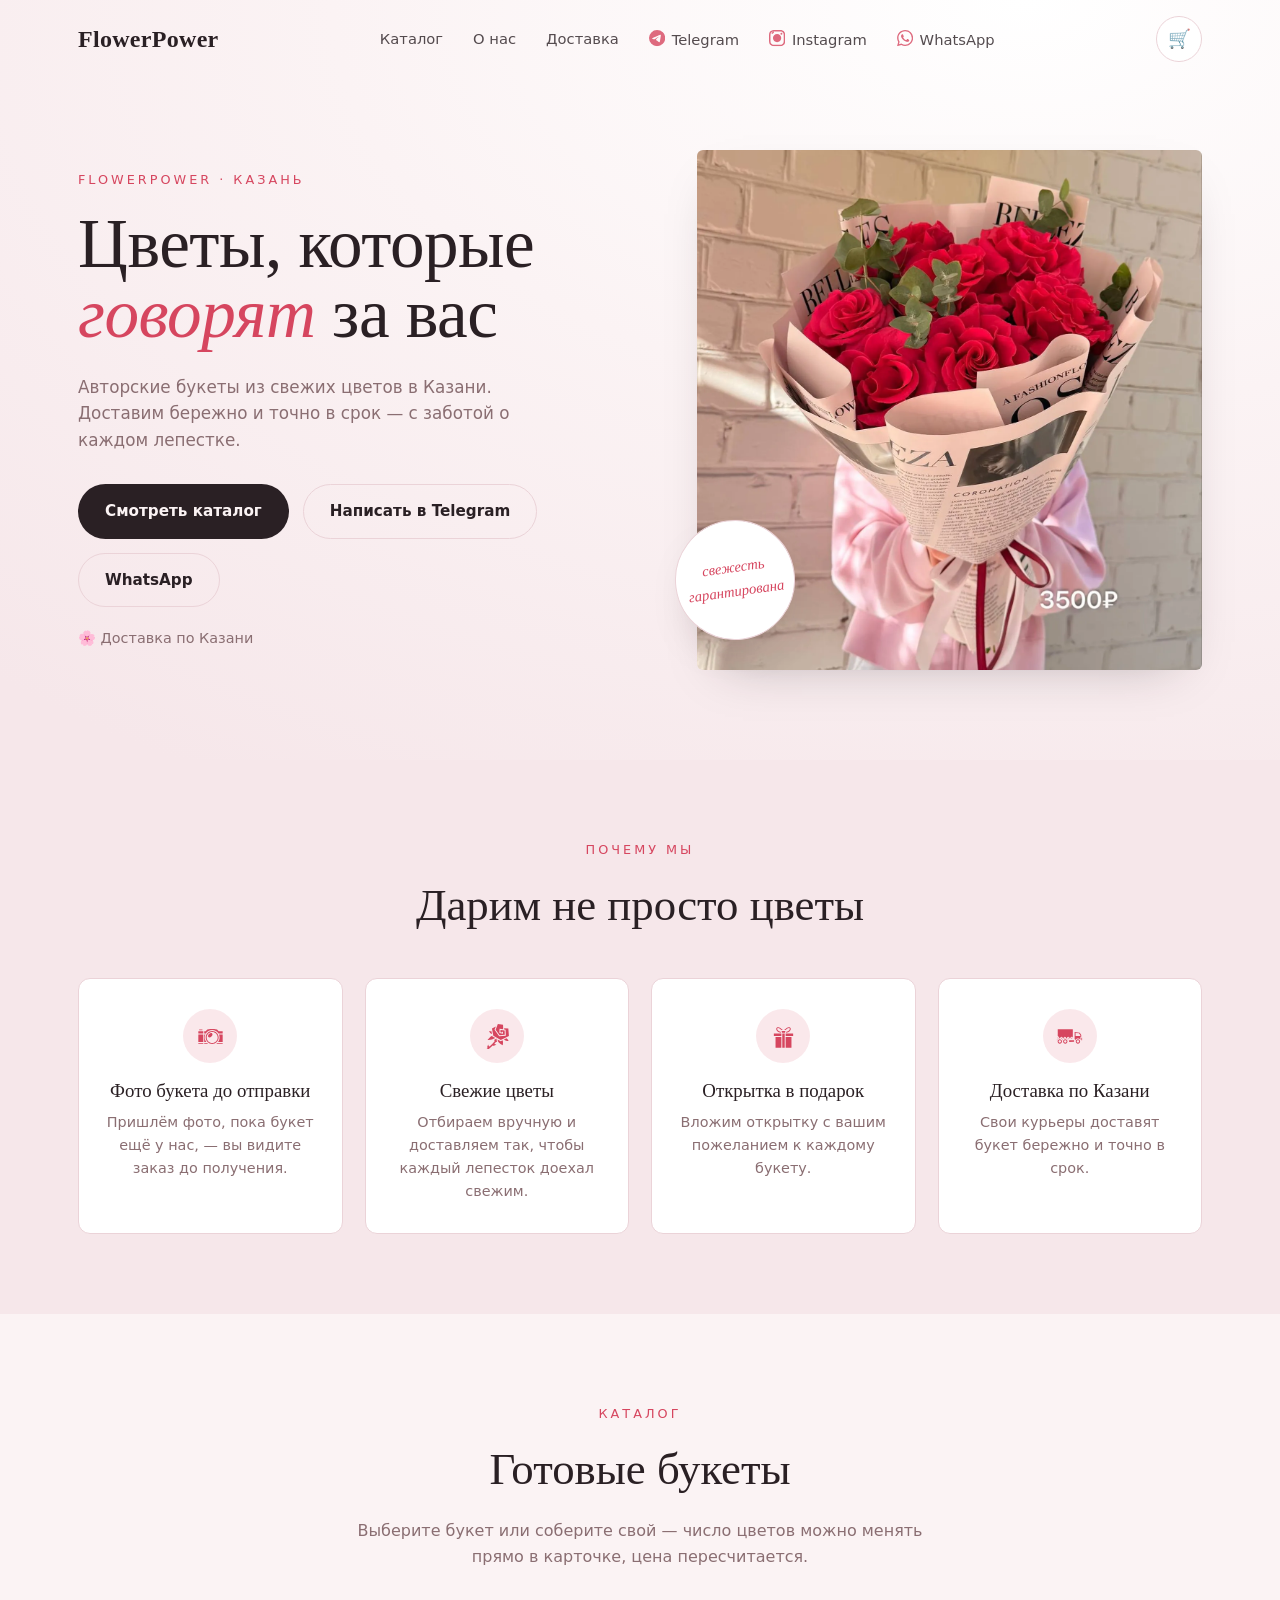
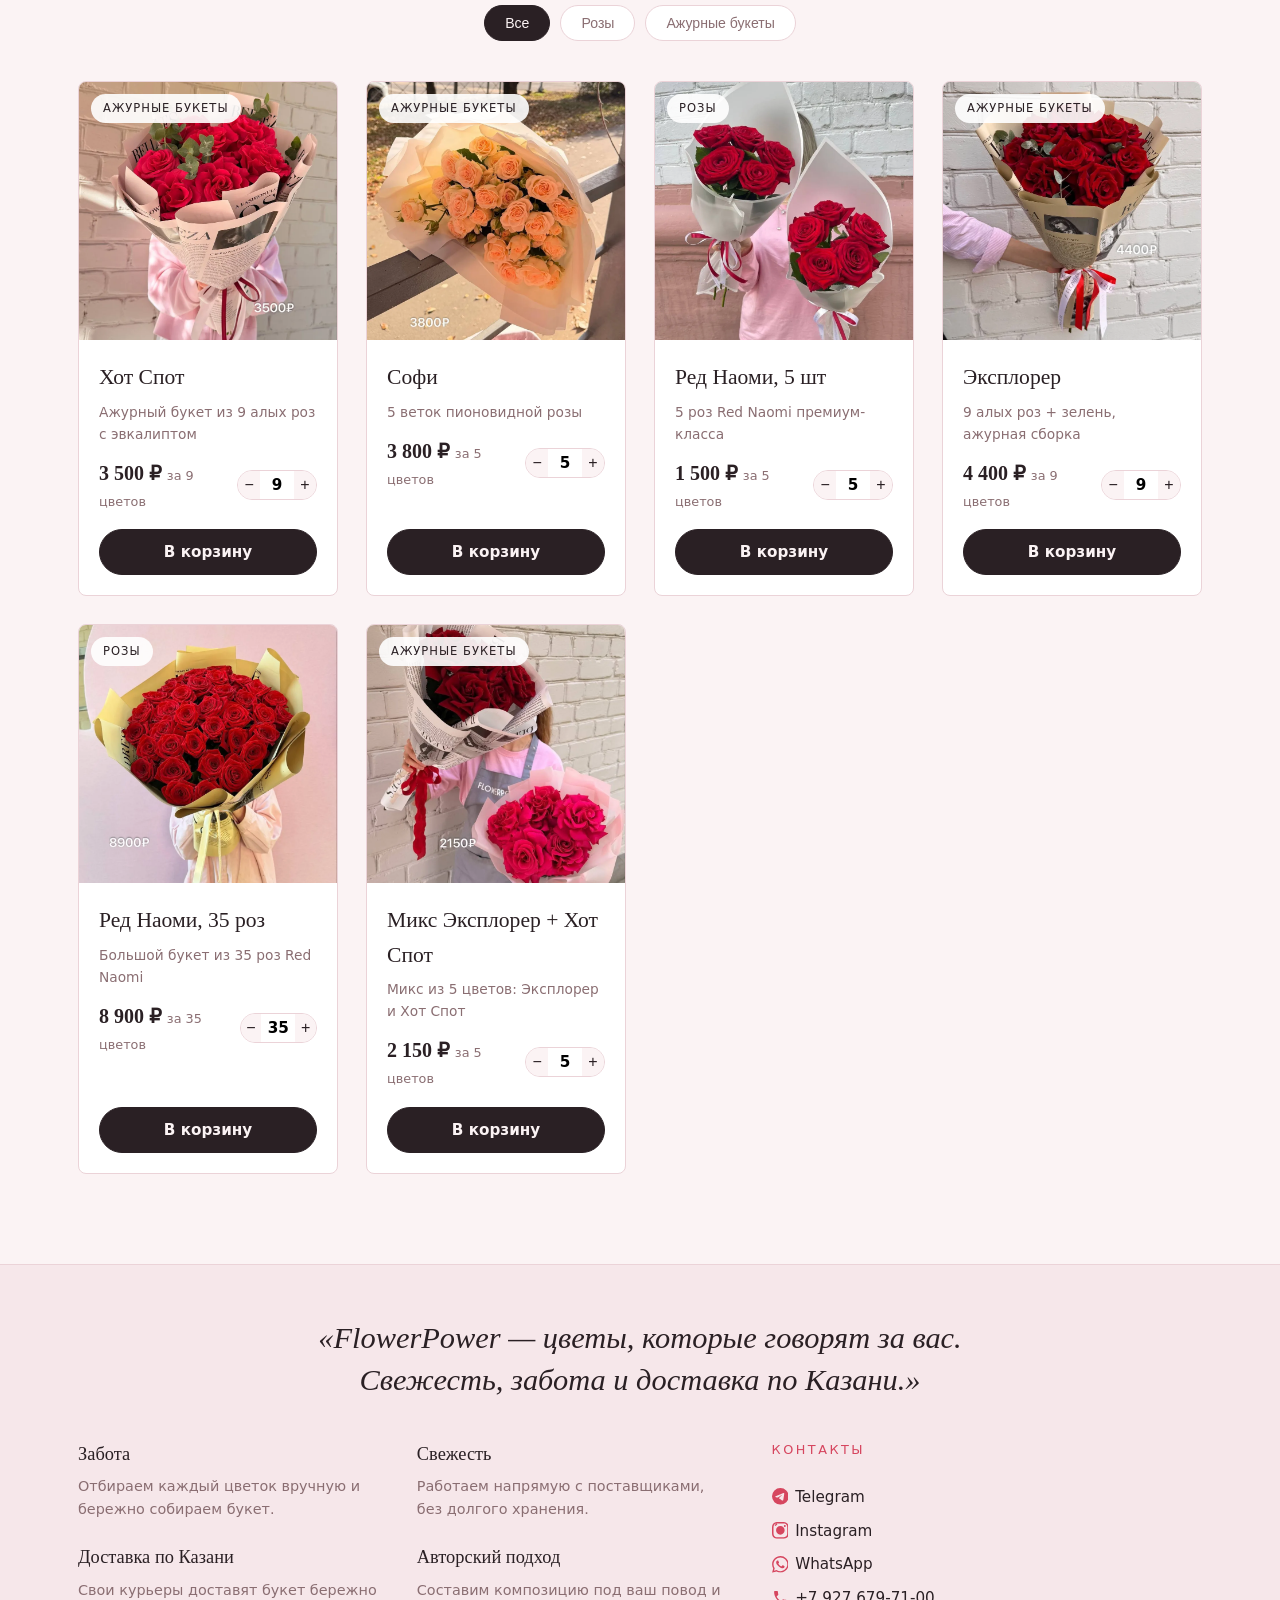
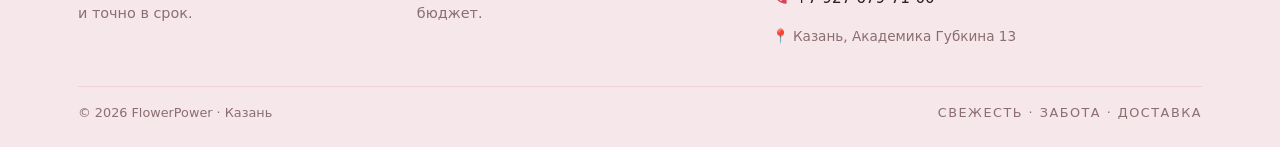
==== commit ca9d61f0: "FlowerPower: компактный футер без чёрного блока, слияние дублей, правка страницы заказа, блокировка " ====
--- a/index.html
+++ b/index.html
@@ -34,7 +34,6 @@
         <a href="https://t.me/flowerpower_kznn" target="_blank" rel="noopener" data-cvet-link="telegram">Telegram</a>
         <a href="https://instagram.com/flowerpower_kzn" target="_blank" rel="noopener" data-cvet-link="instagram">Inst</a>
         <a href="https://wa.me/79276797100" target="_blank" rel="noopener" data-cvet-link="whatsapp">WhatsApp</a>
-        <a href="admin.html">⚙ Админка</a>
       </nav>
       <button class="cart-btn" data-act="open-cart" aria-label="Открыть корзину">
         <span class="cart-btn__icon">🛒</span>
@@ -82,39 +81,28 @@
       </div>
     </section>
 
-    <section class="story" id="story">
-      <div class="wrap story__inner">
-        <blockquote class="story__quote reveal" data-cvet="story.quote">
-          «FlowerPower — цветы, которые говорят за вас. Свежесть, забота и доставка по Казани.»
-        </blockquote>
-        <div class="story__cols" data-cvet-story></div>
-      </div>
-    </section>
 
-    <section class="features" id="delivery">
-      <div class="wrap features__grid" data-cvet-features></div>
-    </section>
   </main>
 
-  <footer class="site-footer">
+  <footer class="site-footer" id="story">
     <div class="wrap footer__inner">
-      <div class="footer__brand">
-        <a class="logo logo--light" href="#top" data-cvet="footer.brand">FlowerPower</a>
-        <p data-cvet="footer.desc">Цветы, которые говорят за вас. Казань.</p>
+      <blockquote class="footer__quote reveal" data-cvet="story.quote">«FlowerPower — цветы, которые говорят за вас. Свежесть, забота и доставка по Казани.»</blockquote>
+      <div class="footer__cols">
+        <div class="footer__list" data-cvet-story></div>
+        <div class="footer__contacts" id="delivery">
+          <p class="footer__h">Контакты</p>
+          <a href="https://t.me/flowerpower_kznn" target="_blank" rel="noopener" data-cvet-link="telegram">Telegram</a>
+          <a href="https://instagram.com/flowerpower_kzn" target="_blank" rel="noopener" data-cvet-link="instagram">Instagram</a>
+          <a href="https://wa.me/79276797100" target="_blank" rel="noopener" data-cvet-link="whatsapp">WhatsApp</a>
+          <a href="tel:+79276797100" data-cvet-link="phone">+7 927 679-71-00</a>
+          <p class="footer__addr" data-cvet="contacts.address">📍 Казань, Академика Губкина 13</p>
+        </div>
       </div>
-      <div class="footer__contacts">
-        <h4 data-cvet="footer.contactTitle">Контакты</h4>
-        <a href="https://t.me/flowerpower_kznn" target="_blank" rel="noopener" data-cvet-link="telegram">✈️ FlowerPower в Telegram</a>
-        <a href="https://instagram.com/flowerpower_kzn" target="_blank" rel="noopener" data-cvet-link="instagram">📷 FlowerPower в Instagram</a>
-        <a href="tel:+79276797100" data-cvet-link="phone">📞 +7 927 679-71-00</a>
-        <a href="https://wa.me/79276797100" target="_blank" rel="noopener" data-cvet-link="whatsapp">💬 WhatsApp</a>
-        <p class="footer__addr" data-cvet="contacts.address">📍 Казань, Академика Губкина 13</p>
-      </div>
-      <div class="footer__note">
-        <p data-cvet="footer.note">Демо-витрина FlowerPower. Все цены и фото — с публикации заказчика.</p>
+      <div class="footer__bottom">
+        <span class="footer__copy" data-cvet="footer.bottom">© 2026 FlowerPower · Казань</span>
+        <span class="footer__tagline" data-cvet="footer.tag">Свежесть · Забота · Доставка</span>
       </div>
     </div>
-    <div class="footer__bottom" data-cvet="footer.bottom">© 2026 FlowerPower · Казань</div>
   </footer>
 
   <!-- Корзина -->
--- a/styles.css
+++ b/styles.css
@@ -69,32 +69,43 @@
 .card__price{font-size:.95rem;color:var(--muted)}
 .card__price b{font-family:var(--serif);font-size:1.25rem;color:var(--ink);font-weight:600}
 .card__unit{font-size:.8rem}
-.card__pp{font-size:.78rem;color:var(--muted);background:var(--cream);border:1px solid var(--line);border-radius:8px;padding:6px 10px;text-align:center}
-.card__controls{margin-top:auto;display:flex;flex-direction:column;gap:12px}
-.field{display:flex;align-items:center;justify-content:space-between;gap:10px}
-.field__label{font-size:.78rem;color:var(--muted);letter-spacing:.3px}
+/* цена слева, выбор числа цветов справа — одной строкой */
+.card__row{display:flex;align-items:center;justify-content:space-between;gap:12px;margin-top:2px}
+.card__stems{margin:0}
+.card__stems .stepper__val{width:34px}
+/* блок покупки: кнопка «В корзину» превращается в компактный счётчик */
+.card__buy{margin-top:auto;padding-top:6px;position:relative}
+.card__count{display:none;align-items:center;justify-content:space-between;width:100%;border:1px solid var(--ink);border-radius:40px;overflow:hidden;padding:4px}
+.card__count__btn{width:38px;height:38px;border:none;background:transparent;cursor:pointer;font-size:1.25rem;color:var(--ink);transition:.2s;border-radius:50%}
+.card__count__btn:hover{background:var(--cream-2)}
+.js-cart-qty{min-width:30px;text-align:center;font-weight:600;font-size:.95rem}
+.card.is-incart .card__add{display:none}
+.card.is-incart .card__count{display:flex}
 .stepper,.qty{display:inline-flex;align-items:center;border:1px solid var(--line);border-radius:30px;overflow:hidden}
 .stepper button,.qty button{width:34px;height:34px;border:none;background:var(--cream);cursor:pointer;font-size:1.1rem;color:var(--ink);transition:.2s}
 .stepper button:hover,.qty button:hover{background:var(--gold);color:#fff}
 .stepper__val{width:42px;text-align:center;border:none;background:transparent;font-family:var(--sans);font-size:.95rem;font-weight:600}
 .qty__val{min-width:30px;text-align:center;font-weight:600}
-.card__add{margin-top:4px;padding:13px;border:1px solid var(--ink);background:var(--ink);color:var(--cream);border-radius:40px;font-weight:600;cursor:pointer;transition:.25s}
+.card__add{width:100%;padding:13px;border:1px solid var(--ink);background:var(--ink);color:var(--cream);border-radius:40px;font-weight:600;cursor:pointer;transition:.25s;font-family:var(--sans);font-size:.95rem}
 .card__add:hover{background:var(--gold);border-color:var(--gold)}
 
-/* ---------- story ---------- */
-.story{background:var(--ink);color:var(--cream);padding:90px 0}
-.story__quote{font-family:var(--serif);font-style:italic;font-size:clamp(1.5rem,3vw,2.3rem);line-height:1.35;max-width:840px;margin:0 auto 60px;text-align:center;color:#F6E7EA}
-.story__cols{display:grid;grid-template-columns:repeat(3,1fr);gap:36px}
-.story__col h3{font-family:var(--serif);font-weight:400;font-size:1.4rem;margin-bottom:10px;color:var(--gold)}
-.story__col p{color:#D9CFC0;font-size:.96rem}
-
-/* ---------- features ---------- */
-.features{padding:80px 0;background:var(--cream-2)}
-.features__grid{display:grid;grid-template-columns:repeat(3,1fr);gap:30px}
-.feature{text-align:center;padding:30px;background:var(--paper);border:1px solid var(--line);border-radius:10px}
-.feature__ico{font-size:2.2rem;display:block;margin-bottom:14px}
-.feature h3{font-family:var(--serif);font-weight:400;font-size:1.35rem;margin-bottom:8px}
-.feature p{color:var(--muted);font-size:.92rem}
+/* ---------- footer (компактный, без тёмного блока) ---------- */
+.site-footer{background:var(--cream-2);border-top:1px solid var(--line);padding:52px 0 24px}
+#story,#delivery{scroll-margin-top:90px}
+.footer__inner{display:flex;flex-direction:column;gap:0}
+.footer__quote{font-family:var(--serif);font-style:italic;font-size:clamp(1.25rem,2.4vw,1.9rem);line-height:1.4;max-width:760px;margin:0 auto 38px;text-align:center;color:var(--ink)}
+.footer__cols{display:grid;grid-template-columns:1.5fr 1fr;gap:40px 48px;align-items:start}
+.footer__list{display:grid;grid-template-columns:1fr 1fr;gap:22px 32px}
+.story__col h3{font-family:var(--serif);font-weight:400;font-size:1.15rem;margin-bottom:6px;color:var(--ink)}
+.story__col p{color:var(--muted);font-size:.9rem}
+.footer__h{font-size:.8rem;letter-spacing:2.5px;text-transform:uppercase;color:var(--gold);font-weight:500;margin:0 0 16px}
+.footer__contacts{display:flex;flex-direction:column;gap:9px;align-items:flex-start}
+.footer__contacts a{color:var(--ink);font-size:.95rem;transition:.2s}
+.footer__contacts a:hover{color:var(--gold)}
+.footer__addr{color:var(--muted);font-size:.85rem;margin:6px 0 0}
+.footer__bottom{display:flex;align-items:center;justify-content:space-between;flex-wrap:wrap;gap:8px 24px;margin-top:38px;padding-top:16px;border-top:1px solid var(--line)}
+.footer__copy{color:var(--muted);font-size:.8rem;margin:0}
+.footer__tagline{color:var(--muted);font-size:.8rem;letter-spacing:1.5px;text-transform:uppercase;margin:0}
 
 /* ---------- usps ---------- */
 .usps{padding:80px 0;background:var(--cream-2)}
@@ -106,19 +117,10 @@
 .usp h3{font-family:var(--serif);font-weight:400;font-size:1.18rem;margin-bottom:8px;line-height:1.25}
 .usp p{color:var(--muted);font-size:.9rem}
 
-/* ---------- footer ---------- */
-.site-footer{background:var(--cream);padding:60px 0 0;border-top:1px solid var(--line)}
-.footer__inner{display:grid;grid-template-columns:1.4fr 1fr 1fr;gap:40px;padding-bottom:40px}
-.footer__brand p{color:var(--muted);margin-top:14px;max-width:260px}
-.logo--light{color:var(--ink)}
-.footer__contacts h4{font-family:var(--serif);font-weight:400;font-size:1.2rem;margin-bottom:16px}
-.footer__contacts a{display:block;color:var(--muted);margin-bottom:10px;font-size:.92rem;transition:.2s}
-.footer__contacts a:hover{color:var(--gold)}
-.footer__addr{display:block;color:var(--muted);margin-bottom:10px;font-size:.92rem}
-.footer__note p{color:var(--muted);font-size:.85rem}
-.footer__bottom{text-align:center;padding:22px;border-top:1px solid var(--line);color:var(--muted);font-size:.82rem}
+/* ---------- footer: мобильные (см. ниже) ---------- */
 
 /* ---------- cart ---------- */
+html.no-scroll,body.no-scroll{overflow:hidden}
 .cart{position:fixed;inset:0;z-index:60;visibility:hidden}
 .cart.is-open{visibility:visible}
 .cart__overlay{position:absolute;inset:0;background:rgba(42,32,36,.4);opacity:0;transition:.3s}
@@ -166,13 +168,14 @@
 @media(max-width:900px){
   .hero__inner{grid-template-columns:1fr;gap:36px}
   .hero__media img{height:380px}
-  .story__cols,.features__grid{grid-template-columns:1fr}
+  .footer__cols{grid-template-columns:1fr;gap:30px}
+  .footer__list{grid-template-columns:1fr 1fr}
   .usps__grid{grid-template-columns:repeat(2,1fr)}
-  .footer__inner{grid-template-columns:1fr}
   .nav{display:none}
 }
 @media(max-width:520px){
   .wrap{padding:0 18px}
+  .footer__list{grid-template-columns:1fr}
   .usps__grid{grid-template-columns:repeat(2,1fr)}
   .card__controls .field{flex-direction:column;align-items:flex-start}
 }
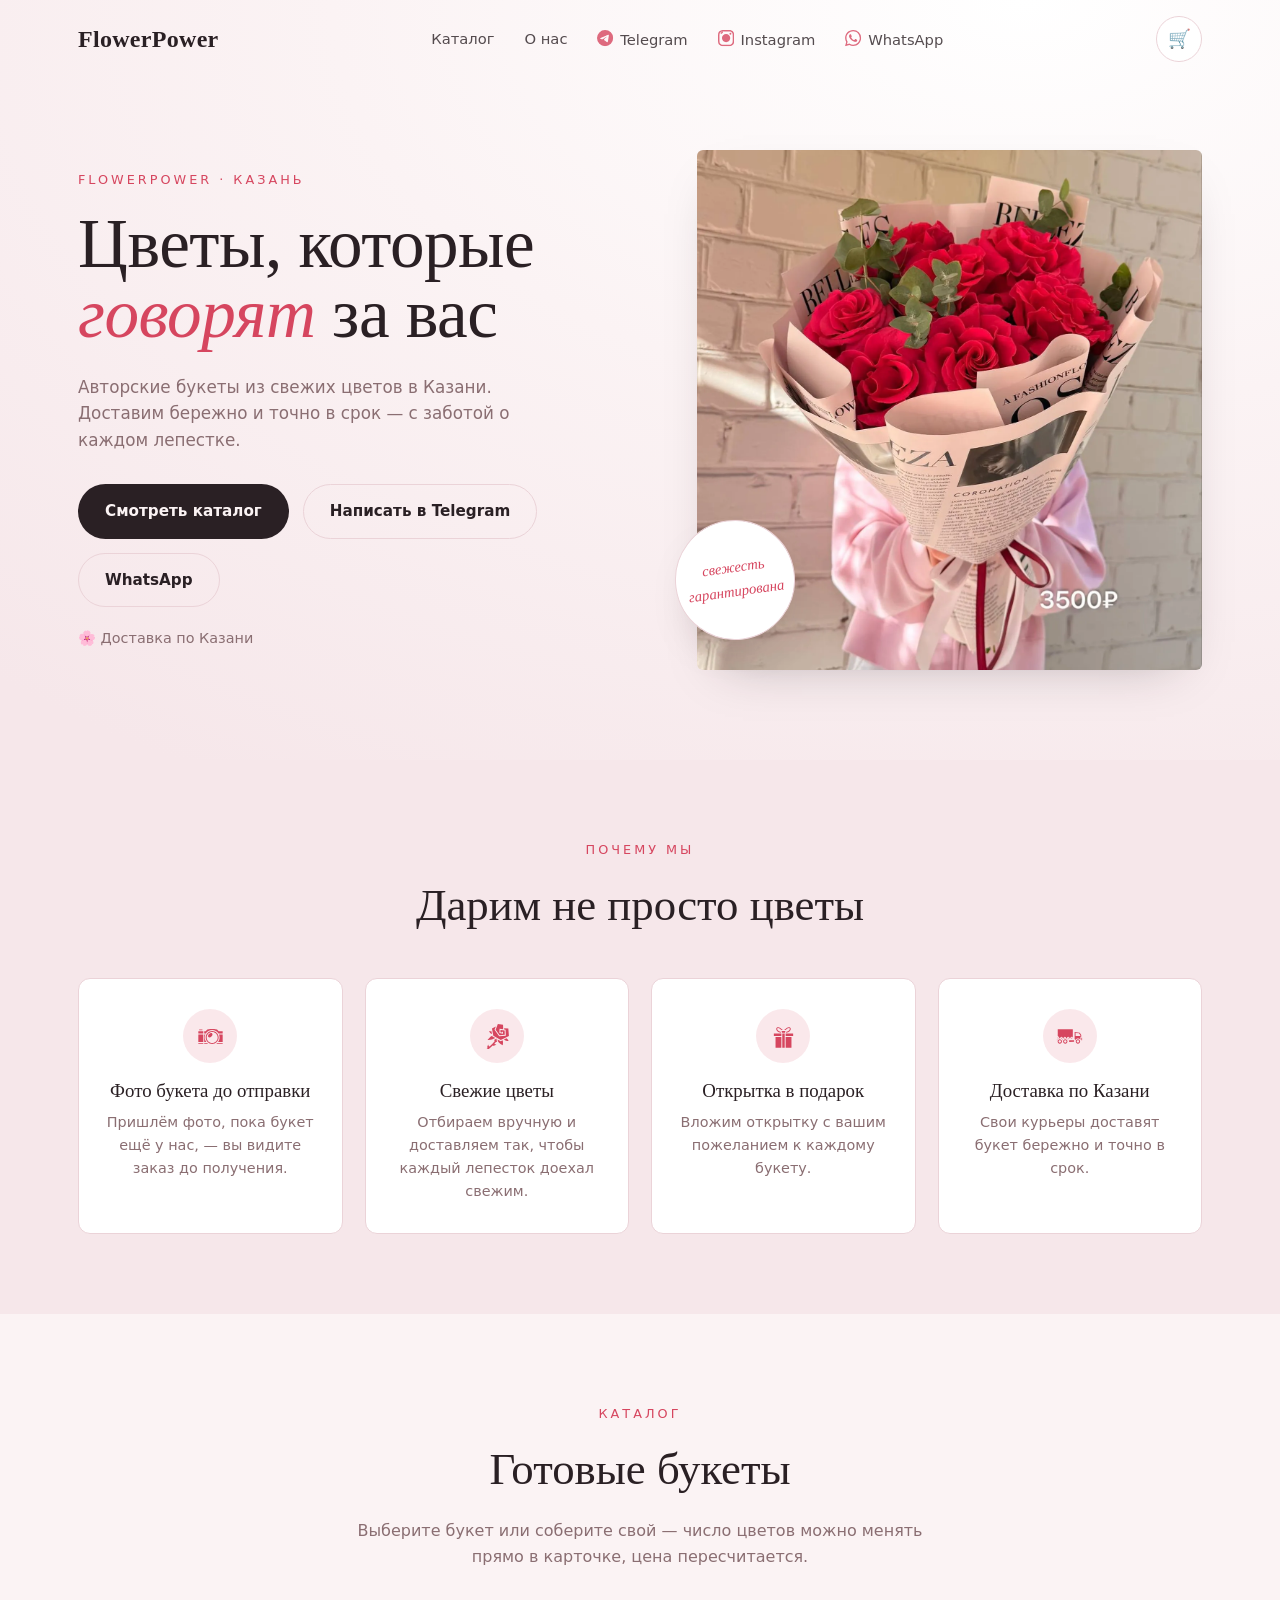
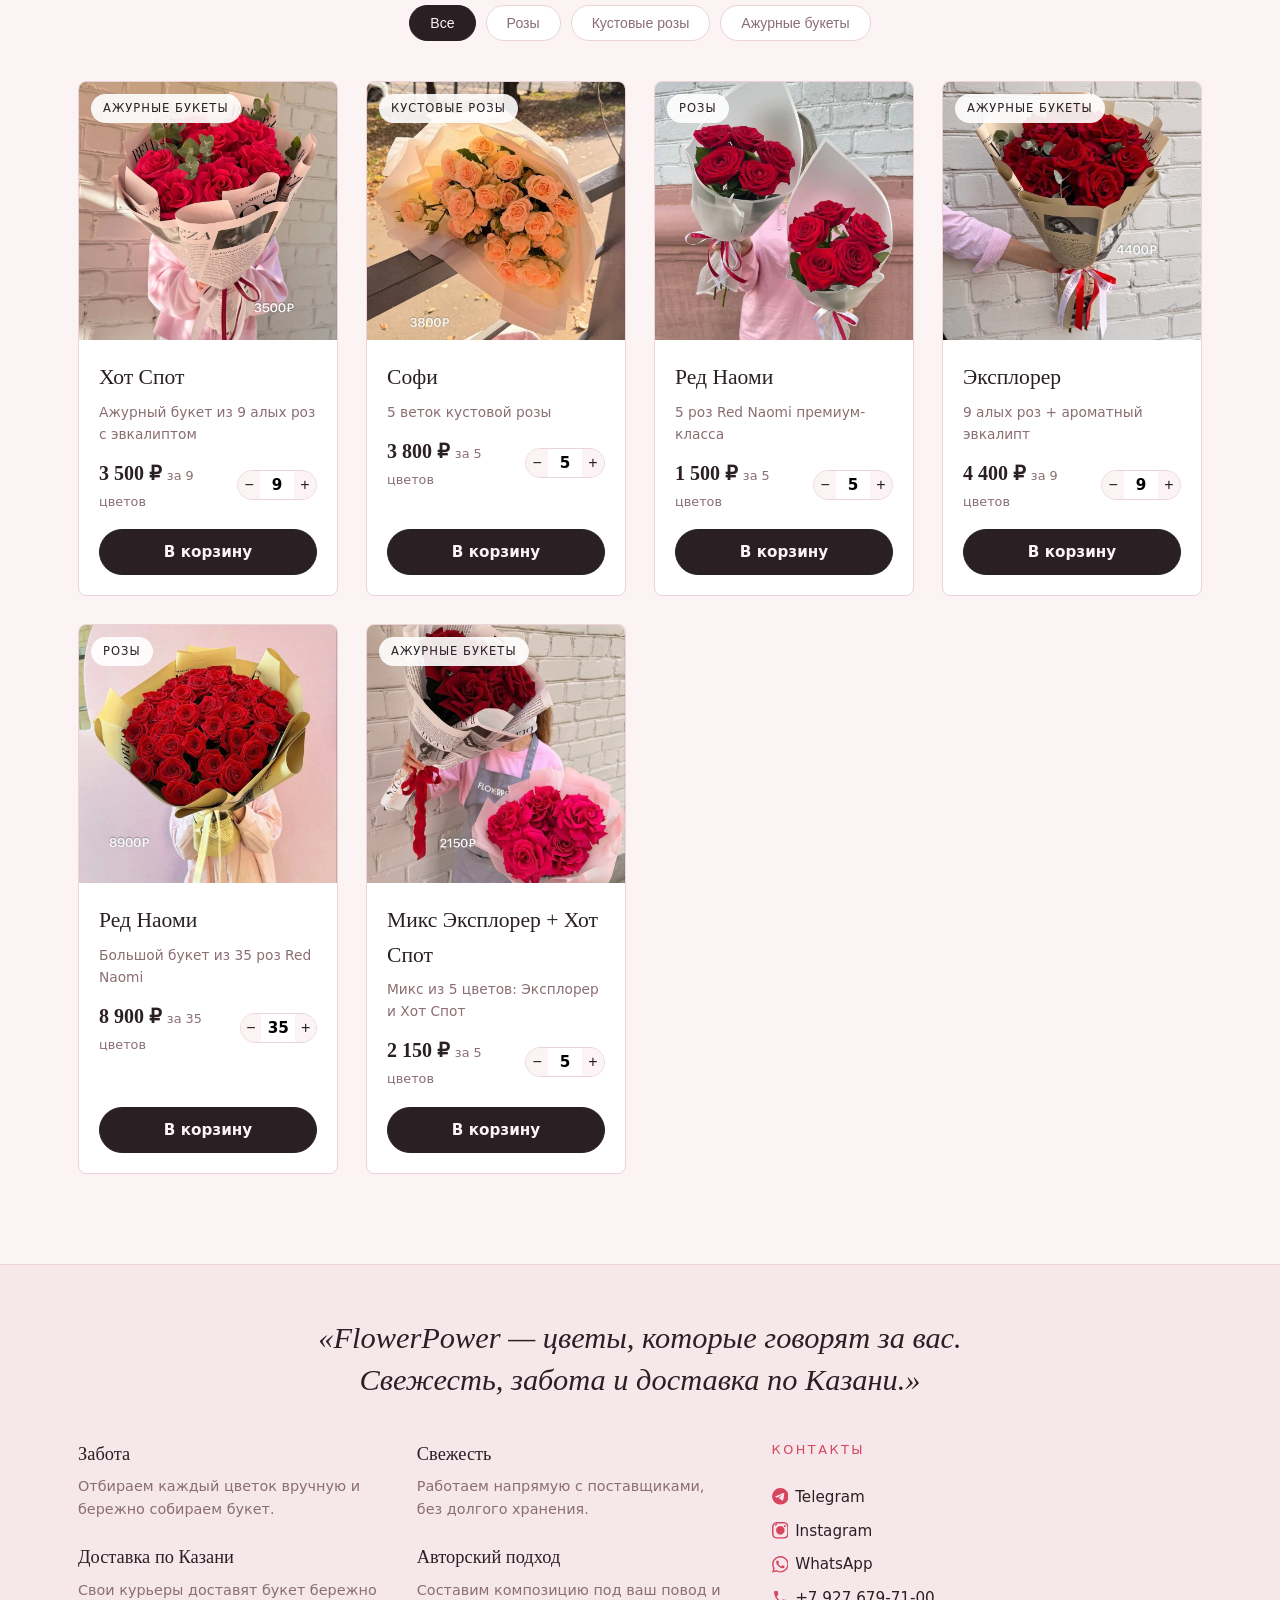
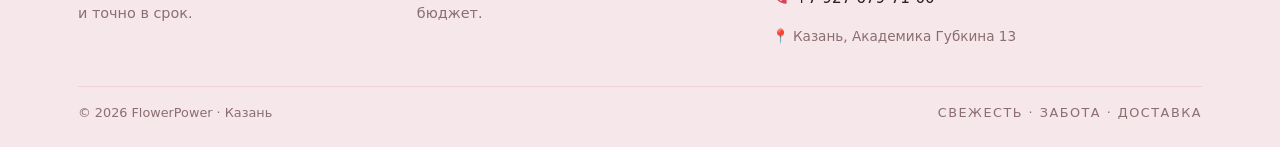
==== commit 7c2a9bd6: "fix" ====
--- a/index.html
+++ b/index.html
@@ -30,7 +30,7 @@
       <nav class="nav">
         <a href="#catalog">Каталог</a>
         <a href="#story">О нас</a>
-        <a href="#delivery">Доставка</a>
+        <!-- <a href="#delivery">Доставка</a> -->
         <a href="https://t.me/flowerpower_kznn" target="_blank" rel="noopener" data-cvet-link="telegram">Telegram</a>
         <a href="https://instagram.com/flowerpower_kzn" target="_blank" rel="noopener" data-cvet-link="instagram">Inst</a>
         <a href="https://wa.me/79276797100" target="_blank" rel="noopener" data-cvet-link="whatsapp">WhatsApp</a>
